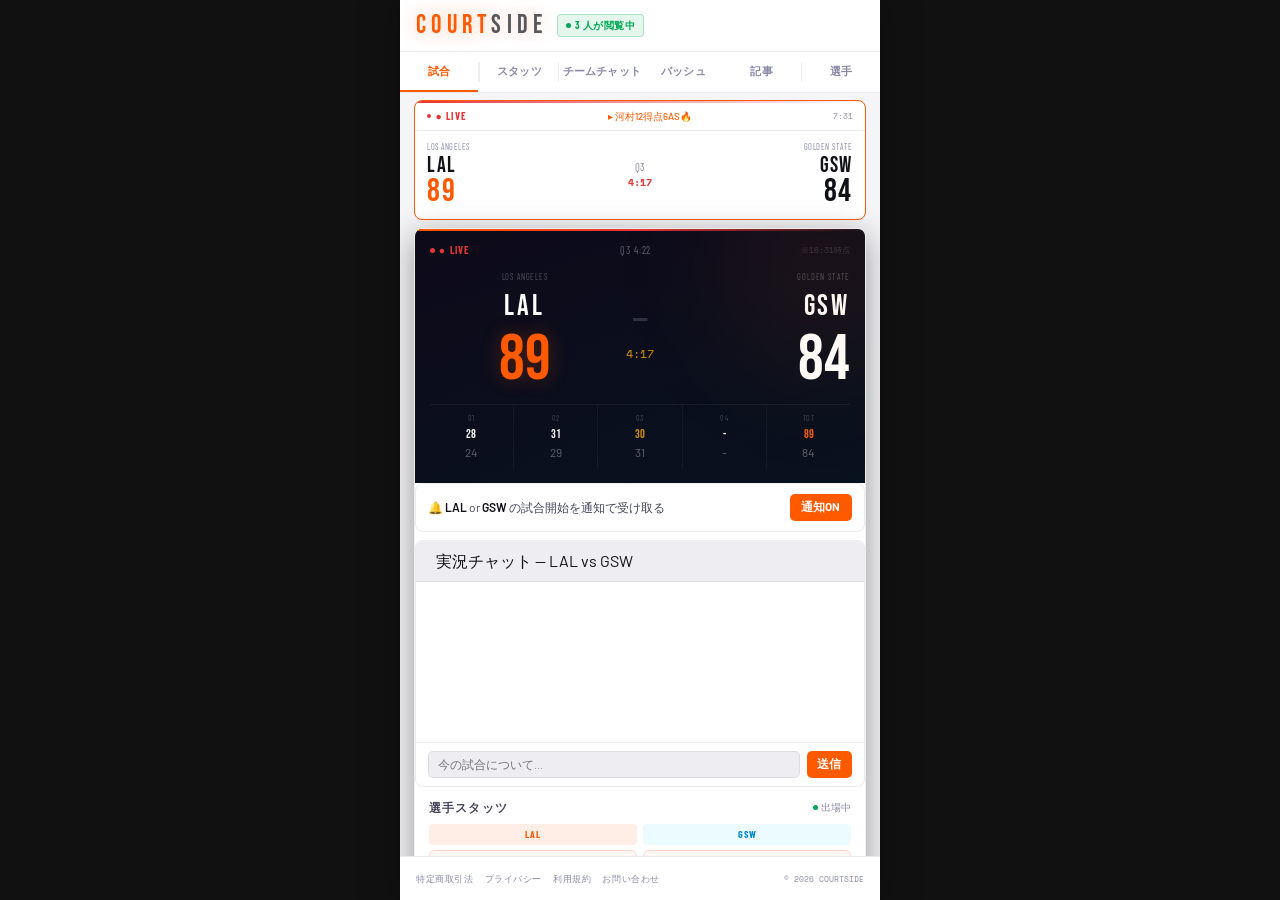
==== index.html @ d5b8a50b "remember tab on reload, fix online count 1-20" ====
<!DOCTYPE html>
<html lang="ja">
<head>
<meta charset="UTF-8">
<meta name="viewport" content="width=device-width, initial-scale=1.0, maximum-scale=1.0">
<title>NBA日本語まとめ・速報・ハイライト</title>
<meta name="description" content="NBAの試合速報・ハイライト動画・海外反応を日本語でリアルタイム配信。河村勇輝・八村塁の最新情報、スタッツ、順位表も。">
<meta name="keywords" content="NBA,NBA日本語,NBAまとめ,NBAハイライト,NBA速報,河村勇輝,八村塁,NBAプレーオフ,NBA順位表,NBAスタッツ">
<meta name="author" content="COURTSIDE">
<meta property="og:title" content="COURTSIDE - NBA日本語情報サイト">
<meta property="og:image" content="https://yasukou1202.github.io/mentality/assets/ogp.svg">
<meta property="og:image:width" content="1200">
<meta property="og:image:height" content="630">
<meta name="twitter:card" content="summary_large_image">
<meta name="twitter:image" content="https://yasukou1202.github.io/mentality/assets/ogp.svg">
<meta name="twitter:title" content="COURTSIDE - NBA日本語情報サイト">
<meta name="twitter:description" content="NBA試合情報・スタッツ・選手情報を日本語で。河村勇輝・八村塁の最新情報も。">
<meta property="og:description" content="NBAの試合速報・ハイライト動画・海外反応を日本語でリアルタイム配信。河村勇輝・八村塁の最新情報も。">
<meta property="og:type" content="website">
<meta property="og:url" content="https://reliable-kitsune-62166e.netlify.app">
<meta property="og:site_name" content="COURTSIDE">
<meta name="twitter:card" content="summary_large_image">
<meta name="twitter:title" content="NBA日本語まとめ・速報・ハイライト">
<meta name="twitter:description" content="NBAの試合速報・ハイライト動画・海外反応を日本語でリアルタイム配信。">

<!-- ===== CSS (読み込み順: base → layout → 各機能) ===== -->
<link rel="stylesheet" href="css/base.css">
<link rel="stylesheet" href="css/layout.css">
<link rel="stylesheet" href="css/schedule.css">
<link rel="stylesheet" href="css/players.css">
<link rel="stylesheet" href="css/stats.css">
<link rel="stylesheet" href="css/chat.css">
<link rel="stylesheet" href="css/news.css">
<link rel="stylesheet" href="css/responsive.css">
</head>
<body>

</head>
<body>


<nav class="top-nav">
  <div class="logo">COURT<span>SIDE</span></div>
  <div class="nav-online">
    <span class="nav-online-dot"></span>
    <span id="siteOnlineCount">-- 人が閲覧中</span>
  </div>
  <div class="nav-sp"></div>
  
</nav>


<nav class="second-nav">
  <button class="sn on" id="sn-schedule" onclick="goPage('schedule',this)">試合</button>
  <div class="sn-divider"></div>
  <!-- <button class="sn" id="sn-news"     onclick="goPage('news',this)">速報</button> -->
  <div class="sn-divider"></div>
  <button class="sn" id="sn-stats"    onclick="goPage('stats',this)">スタッツ</button>
  <div class="sn-divider"></div>
  <button class="sn" id="sn-teams"    onclick="goPage('teams',this)">チームチャット</button>
  <button class="sn" id="sn-sneakers" onclick="goPage('sneakers',this)">バッシュ</button>
  <button class="sn" id="sn-articles" onclick="goPage('articles',this)">記事</button>
  <div class="sn-divider"></div>
  <button class="sn" id="sn-players"  onclick="goPage('players',this)">選手</button>
</nav>


<div class="srch-overlay" id="srchOverlay" onclick="if(event.target===this)closeSearch()">
  <div class="srch-box">
    <div class="si-row">
      <span class="si-ico">🔍</span>
      <input class="si-inp" id="srchInp"
        placeholder="選手・チーム・ニュースを検索..."
        oninput="doSearch(this.value)"
        autocomplete="off">
      <button class="si-close" onclick="closeSearch()">✕</button>
    </div>
    <div class="srch-tags">
      <button class="stag" onclick="qs('河村勇輝')">河村勇輝</button>
      <button class="stag" onclick="qs('八村塁')">八村塁</button>
      <button class="stag" onclick="qs('LAL')">LAL</button>
      <button class="stag" onclick="qs('GSW')">GSW</button>
      <button class="stag" onclick="qs('トレード')">トレード</button>
    </div>
    <div class="srch-results" id="srchResults">
      <div class="srch-empty">
        <div style="font-size:2rem;margin-bottom:.4rem;">🏀</div>
        <div style="font-size:.78rem;color:var(--tx3);">選手・チーム名で検索</div>
      </div>
    </div>
  </div>
</div>


<div class="main" id="mainScroll">

  
  <div class="pg show" id="pg-schedule">
    <div class="pg-title">本日の試合情報 <span class="pg-badge badge-live">TODAY</span></div>
    <div class="date-bar">
      <button class="db-btn" onclick="moveDate(-1)">‹</button>
      <div class="db-center">
        <div class="db-date" id="dbDate"></div>
        <div class="db-sub"  id="dbSub"></div>
      </div>
      <button class="db-btn" onclick="moveDate(1)">›</button>
    </div>
    <div id="gameWrap"></div>
  </div>

  
  <div class="pg" id="pg-news">
    <div class="pg-title">NBA速報 <span class="pg-badge badge-live">日本語</span></div>
    <div style="display:flex;justify-content:flex-end;margin-bottom:.5rem;">
      <button onclick="rssLoaded=false;loadRSSNews()" style="background:var(--bg3);border:1px solid var(--bd);border-radius:6px;padding:.3rem .7rem;font-size:.7rem;color:var(--tx3);cursor:pointer;">🔄 更新</button>
    </div>
    <div id="rssFeed" class="rss-feed-wrap">
      <div class="rss-loading">最新ニュースを取得中...</div>
    </div>
  </div>

  
  <div class="pg" id="pg-stats">
    <div class="pg-title">スタッツ/順位 <span class="pg-badge badge-season">2025-26</span></div>

    
    <div class="conf-row" style="margin-bottom:.65rem;">
      
      
    </div>

    <div class="pg-title" style="font-size:.95rem;margin-bottom:.45rem;">スタッツ</div>

    
    <div style="display:flex;gap:.4rem;margin-bottom:.5rem;">
      
    </div>

    <div class="stat-cats" id="statCats"></div>
    <div id="statsLoading" style="display:none;">📊 データ取得中...</div>
    <div class="leader-list" id="leaderList"></div>

    
    <div style="margin-top:1.2rem;">
      <div class="pg-title" style="font-size:.95rem;">順位表</div>
      <div class="conf-row">
        <button class="conf-btn on" onclick="showConf(this,'east')">イースト</button>
        <button class="conf-btn"    onclick="showConf(this,'west')">ウェスト</button>
      </div>
      <div id="standingsWrap"></div>
    </div>
  </div>

  
  <div id="playerModal"
    style="display:none;position:fixed;top:0;left:0;right:0;bottom:0;z-index:300;background:var(--bg);overflow-y:auto;-webkit-overflow-scrolling:touch;"
    onclick="if(event.target===this)closePlayerModal()">
    <div style="width:100%;height:100%;display:flex;flex-direction:column;">
      <div id="playerModalInner"
        style="background:var(--bg);width:100%;height:100%;display:flex;flex-direction:column;overflow:hidden;">
      </div>
    </div>
  </div>

  
  <div class="pg" id="pg-teams">
    <div class="pg-title">チームチャット <span class="pg-badge badge-season">30チーム</span></div>
    <div class="conf-row">
      <button class="conf-btn on" onclick="filterConf(this,'east')">イースト</button>
      <button class="conf-btn"    onclick="filterConf(this,'west')">ウェスト</button>
      <button class="conf-btn"    onclick="filterConf(this,'all')">全30</button>
    </div>
    <div id="teamList"></div>
  </div>

  
  <div class="pg" id="pg-players">
    <div class="pg-title">チーム/選手一覧</div>

    <div style="position:relative;margin-bottom:.6rem;">
      <span style="position:absolute;left:.6rem;top:50%;transform:translateY(-50%);color:var(--tx3);">🔍</span>
      <input id="playerSearchInput" type="text"
        placeholder="選手名を検索（例：LeBron, カリー）"
        class="player-search-input"
        oninput="filterPlayers(this.value)">
    </div>

    <div style="overflow-x:auto;-webkit-overflow-scrolling:touch;scrollbar-width:none;margin-bottom:.65rem;">
      <div id="playerFilter" style="display:inline-flex;gap:.35rem;padding:.1rem .05rem;"></div>
    </div>

    <div id="playerGrid" style="display:flex;flex-direction:column;gap:.45rem;"></div>

    
    <div id="playerDetailModal"
      style="display:none;position:fixed;inset:0;z-index:200;background:var(--bg);overflow-y:auto;overflow-x:hidden;">
      <div style="max-width:480px;margin:0 auto;overflow-x:hidden;">
        <div id="playerDetailContent"></div>
      </div>
    </div>
  </div>

  <!-- バッシュページ -->
  <div class="pg" id="pg-sneakers">
    <div class="pg-title">バッシュ</div>
    <div style="display:grid;grid-template-columns:1fr 1fr;gap:.5rem;margin-bottom:.8rem;">
      <select id="snkFilterBrand" onchange="filterSneakersDropdown()" style="padding:.5rem;border-radius:8px;border:1px solid var(--bd);background:var(--bg3);color:var(--tx);font-size:.8rem;">
        <option value="all">ブランド：すべて</option>
        <option value="nike">Nike</option>
        <option value="jordan">Jordan</option>
        <option value="adidas">Adidas</option>
        <option value="underarmour">Under Armour</option>
        <option value="puma">Puma</option>
        <option value="newbalance">New Balance</option>
        <option value="anta">Anta</option>
        <option value="lining">Li-Ning</option>
        <option value="other">その他</option>
      </select>
      <select id="snkFilterPlayer" onchange="filterSneakersDropdown()" style="padding:.5rem;border-radius:8px;border:1px solid var(--bd);background:var(--bg3);color:var(--tx);font-size:.8rem;">
        <option value="all">選手：すべて</option>
        <option value="河村勇輝">河村勇輝</option>
        <option value="八村塁">八村塁</option>
        <option value="レブロン">レブロン</option>
        <option value="カリー">カリー</option>
        <option value="コービー">コービー</option>
        <option value="ジョーダン">ジョーダン</option>
        <option value="デュラント">デュラント</option>
        <option value="ヤニス">ヤニス</option>
        <option value="other">その他</option>
      </select>
    </div>
    <div id="sneakersWrap"></div>
  </div>

  <!-- 記事ページ -->
  <div class="pg" id="pg-articles">
    <div class="pg-title">記事</div>
    <div id="articlesWrap"></div>
  </div>

  <!-- バッシュ投稿モーダル -->
  <div id="snkModal" style="display:none;position:fixed;top:0;left:0;right:0;bottom:0;z-index:500;background:var(--bg);overflow-y:auto;">
    <div style="padding:.6rem 1rem;border-bottom:1px solid var(--bd);display:flex;align-items:center;gap:.5rem;position:sticky;top:0;background:var(--bg);z-index:1;">
      <button onclick="closeSnkModal();document.getElementById('adminSelectModal').style.display='block';" style="background:var(--bg3);border:none;color:var(--tx);padding:.3rem .7rem;border-radius:8px;font-size:.75rem;cursor:pointer;">← 戻る</button>
      <span style="font-size:.85rem;font-weight:700;color:var(--tx);">バッシュ管理</span>
    </div>
    <div style="padding:1rem;">
      <div style="margin-bottom:1rem;">
        <div style="font-size:.75rem;font-weight:700;color:var(--tx2);margin-bottom:.5rem;">投稿済みバッシュ</div>
        <div id="adminSneakerList" style="max-height:250px;overflow-y:auto;"></div>
      </div>
      <div style="border-top:1px solid var(--bd);padding-top:1rem;margin-bottom:.5rem;">
        <div style="font-size:.75rem;font-weight:700;color:var(--tx2);margin-bottom:.5rem;">新規投稿</div>
      </div>
      <div style="margin-bottom:.6rem;"><input id="snkName" type="text" placeholder="商品名（必須）" style="width:100%;padding:.5rem;border-radius:8px;border:1px solid var(--bd);background:var(--bg3);color:var(--tx);font-size:.8rem;box-sizing:border-box;"></div>
      <div style="margin-bottom:.6rem;">
        <select id="snkBrand" style="width:100%;padding:.5rem;border-radius:8px;border:1px solid var(--bd);background:var(--bg3);color:var(--tx);font-size:.8rem;">
          <option value="nike">Nike</option>
          <option value="jordan">Jordan</option>
          <option value="adidas">Adidas</option>
          <option value="underarmour">Under Armour</option>
          <option value="puma">Puma</option>
          <option value="newbalance">New Balance</option>
          <option value="anta">Anta</option>
          <option value="lining">Li-Ning</option>
        </select>
      </div>
      <div style="margin-bottom:.6rem;"><input id="snkPlayer" type="text" placeholder="選手名（任意）" style="width:100%;padding:.5rem;border-radius:8px;border:1px solid var(--bd);background:var(--bg3);color:var(--tx);font-size:.8rem;box-sizing:border-box;"></div>
      <div style="margin-bottom:.6rem;"><input id="snkImg" type="text" placeholder="画像URL" style="width:100%;padding:.5rem;border-radius:8px;border:1px solid var(--bd);background:var(--bg3);color:var(--tx);font-size:.8rem;box-sizing:border-box;"></div>
      <div style="margin-bottom:.6rem;"><input id="snkPrice" type="text" placeholder="価格（例：¥22,000）" style="width:100%;padding:.5rem;border-radius:8px;border:1px solid var(--bd);background:var(--bg3);color:var(--tx);font-size:.8rem;box-sizing:border-box;"></div>
      <div style="margin-bottom:.6rem;"><input id="snkUrl" type="text" placeholder="購入リンクURL" style="width:100%;padding:.5rem;border-radius:8px;border:1px solid var(--bd);background:var(--bg3);color:var(--tx);font-size:.8rem;box-sizing:border-box;"></div>
      <div style="margin-bottom:.6rem;"><textarea id="snkDesc" placeholder="説明・コメント" rows="4" style="width:100%;padding:.5rem;border-radius:8px;border:1px solid var(--bd);background:var(--bg3);color:var(--tx);font-size:.8rem;box-sizing:border-box;resize:vertical;"></textarea></div>
      <div style="margin-bottom:.6rem;"><input id="snkScore" type="number" min="1" max="100" placeholder="評価スコア（1〜100）" style="width:100%;padding:.5rem;border-radius:8px;border:1px solid var(--bd);background:var(--bg3);color:var(--tx);font-size:.8rem;box-sizing:border-box;"></div>
      <div style="margin-bottom:.8rem;display:flex;align-items:center;gap:.5rem;"><input type="checkbox" id="snkIsNew"><label for="snkIsNew" style="font-size:.8rem;color:var(--tx);">新作フラグを付ける</label></div>
      <button id="snkSubmitBtn" onclick="submitSneaker()" style="width:100%;padding:.7rem;background:var(--or);border:none;color:#fff;border-radius:10px;font-size:.85rem;font-weight:700;cursor:pointer;">投稿する</button>
    </div>
  </div>

  <!-- 記事詳細モーダル -->
  <div id="articleModal" style="display:none;position:fixed;top:0;left:0;right:0;bottom:0;z-index:400;background:var(--bg);overflow-y:auto;">
    <div style="padding:.6rem 1rem;border-bottom:1px solid var(--bd);display:flex;align-items:center;gap:.5rem;position:sticky;top:0;background:var(--bg);z-index:1;">
      <button onclick="closeArticleModal()" style="background:var(--bg3);border:none;color:var(--tx);padding:.3rem .7rem;border-radius:8px;font-size:.75rem;cursor:pointer;">← 戻る</button>
    </div>
    <div id="articleModalBody"></div>
  </div>

  <!-- ユーザー管理モーダル -->
  <div id="userModal" style="display:none;position:fixed;top:0;left:0;right:0;bottom:0;z-index:500;background:var(--bg);overflow-y:auto;">
    <div style="padding:.6rem 1rem;border-bottom:1px solid var(--bd);display:flex;align-items:center;gap:.5rem;position:sticky;top:0;background:var(--bg);z-index:1;">
      <button onclick="closeUserModal();document.getElementById('adminSelectModal').style.display='block';" style="background:var(--bg3);border:none;color:var(--tx);padding:.3rem .7rem;border-radius:8px;font-size:.75rem;cursor:pointer;">← 戻る</button>
      <span style="font-size:.85rem;font-weight:700;color:var(--tx);">ユーザー管理</span>
    </div>
    <div style="padding:1rem;">
      <div id="userStats" style="display:grid;grid-template-columns:1fr 1fr;gap:.5rem;margin-bottom:1rem;"></div>
      <div style="font-size:.75rem;font-weight:700;color:var(--tx2);margin-bottom:.5rem;">ユーザー一覧</div>
      <div id="userList" style="max-height:500px;overflow-y:auto;"></div>
    </div>
  </div>

  <!-- 管理者選択モーダル -->
  <div id="adminSelectModal" style="display:none;position:fixed;top:0;left:0;right:0;bottom:0;z-index:600;background:rgba(0,0,0,.6);display:none;align-items:center;justify-content:center;">
    <div style="background:var(--bg);border-radius:14px;padding:1.5rem;width:80%;max-width:300px;margin:auto;margin-top:30%;">
      <div style="font-size:.9rem;font-weight:700;color:var(--tx);margin-bottom:1rem;text-align:center;">管理メニュー</div>
      <button onclick="document.getElementById('adminSelectModal').style.display='none';document.getElementById('adminModal').style.display='block';loadAdminArticles();" style="width:100%;padding:.8rem;background:var(--or);border:none;color:#fff;border-radius:10px;font-size:.85rem;font-weight:700;cursor:pointer;margin-bottom:.6rem;">📝 記事管理</button>
      <button onclick="document.getElementById('adminSelectModal').style.display='none';openAdManager(true);" style="width:100%;padding:.8rem;background:var(--bg3);border:1px solid var(--bd);color:var(--tx);border-radius:10px;font-size:.85rem;font-weight:700;cursor:pointer;margin-bottom:.6rem;">📢 広告管理</button>
      <button onclick="document.getElementById('adminSelectModal').style.display='none';openSnkModal();loadAdminSneakers();" style="width:100%;padding:.8rem;background:var(--bg3);border:1px solid var(--bd);color:var(--tx);border-radius:10px;font-size:.85rem;font-weight:700;cursor:pointer;margin-bottom:.6rem;">👟 バッシュ投稿</button>
      <button onclick="document.getElementById('adminSelectModal').style.display='none';openUserModal();" style="width:100%;padding:.8rem;background:var(--bg3);border:1px solid var(--bd);color:var(--tx);border-radius:10px;font-size:.85rem;font-weight:700;cursor:pointer;margin-bottom:.6rem;">👥 ユーザー管理</button>
      <button onclick="document.getElementById('adminSelectModal').style.display='none';" style="width:100%;padding:.6rem;background:none;border:none;color:var(--tx3);font-size:.8rem;cursor:pointer;">キャンセル</button>
    </div>
  </div>

  <!-- 広告管理モーダル -->
  <div id="adManagerModal" style="display:none;position:fixed;top:0;left:0;right:0;bottom:0;z-index:500;background:var(--bg);overflow-y:auto;">
    <div style="padding:.6rem 1rem;border-bottom:1px solid var(--bd);display:flex;align-items:center;gap:.5rem;position:sticky;top:0;background:var(--bg);z-index:1;">
      <button onclick="closeAdManager();document.getElementById('adminSelectModal').style.display='block';" style="background:var(--bg3);border:none;color:var(--tx);padding:.3rem .7rem;border-radius:8px;font-size:.75rem;cursor:pointer;">← 戻る</button>
      <span style="font-size:.85rem;font-weight:700;color:var(--tx);">広告管理</span>
    </div>
    <div style="padding:1rem;">
      <div style="margin-bottom:1rem;">
        <div style="font-size:.75rem;font-weight:700;color:var(--tx2);margin-bottom:.5rem;">登録済み広告</div>
        <div id="adManagerList"></div>
      </div>
      <div style="border-top:1px solid var(--bd);padding-top:1rem;">
        <div style="font-size:.75rem;font-weight:700;color:var(--tx2);margin-bottom:.5rem;">新規追加</div>
        <div style="margin-bottom:.6rem;"><input id="adTitle" type="text" placeholder="タイトル（必須）" style="width:100%;padding:.5rem;border-radius:8px;border:1px solid var(--bd);background:var(--bg3);color:var(--tx);font-size:.8rem;box-sizing:border-box;"></div>
        <div style="margin-bottom:.6rem;"><input id="adDesc" type="text" placeholder="説明文" style="width:100%;padding:.5rem;border-radius:8px;border:1px solid var(--bd);background:var(--bg3);color:var(--tx);font-size:.8rem;box-sizing:border-box;"></div>
        <div style="display:grid;grid-template-columns:1fr 1fr;gap:.5rem;margin-bottom:.6rem;">
          <input id="adTag" type="text" placeholder="タグ（例：バッシュ）" style="padding:.5rem;border-radius:8px;border:1px solid var(--bd);background:var(--bg3);color:var(--tx);font-size:.8rem;box-sizing:border-box;">
          <input id="adPrice" type="text" placeholder="価格（例：¥22,000）" style="padding:.5rem;border-radius:8px;border:1px solid var(--bd);background:var(--bg3);color:var(--tx);font-size:.8rem;box-sizing:border-box;">
        </div>
        <div style="display:grid;grid-template-columns:1fr 1fr;gap:.5rem;margin-bottom:.6rem;">
          <input id="adIcon" type="text" placeholder="アイコン絵文字（例：👟）" style="padding:.5rem;border-radius:8px;border:1px solid var(--bd);background:var(--bg3);color:var(--tx);font-size:.8rem;box-sizing:border-box;">
          <input id="adColor" type="color" value="#FF5A00" style="padding:.3rem;border-radius:8px;border:1px solid var(--bd);background:var(--bg3);height:36px;box-sizing:border-box;">
        </div>
        <div style="margin-bottom:.8rem;"><input id="adUrl" type="text" placeholder="リンクURL（必須）" style="width:100%;padding:.5rem;border-radius:8px;border:1px solid var(--bd);background:var(--bg3);color:var(--tx);font-size:.8rem;box-sizing:border-box;"></div>
        <div style="margin-bottom:.8rem;">
          <div style="font-size:.7rem;color:var(--tx3);margin-bottom:.3rem;">表示場所</div>
          <div style="display:flex;gap:.5rem;flex-wrap:wrap;">
            <label style="display:flex;align-items:center;gap:.3rem;font-size:.75rem;color:var(--tx);"><input type="checkbox" id="adPlaceSchedule" checked> 試合情報</label>
            <label style="display:flex;align-items:center;gap:.3rem;font-size:.75rem;color:var(--tx);"><input type="checkbox" id="adPlaceNews"> 速報</label>
            <label style="display:flex;align-items:center;gap:.3rem;font-size:.75rem;color:var(--tx);"><input type="checkbox" id="adPlaceArticles"> 記事</label>
            <label style="display:flex;align-items:center;gap:.3rem;font-size:.75rem;color:var(--tx);"><input type="checkbox" id="adPlacePlayers"> 選手一覧</label>
          </div>
        </div>
        <button id="adSubmitBtn" onclick="submitAd()" style="width:100%;padding:.7rem;background:var(--or);border:none;color:#fff;border-radius:10px;font-size:.85rem;font-weight:700;cursor:pointer;">追加する</button>
      </div>
    </div>
  </div>

  <!-- 管理者モーダル -->
  <div id="adminModal" style="display:none;position:fixed;top:0;left:0;right:0;bottom:0;z-index:500;background:var(--bg);overflow-y:auto;">
    <div style="padding:.6rem 1rem;border-bottom:1px solid var(--bd);display:flex;align-items:center;gap:.5rem;position:sticky;top:0;background:var(--bg);z-index:1;">
      <button onclick="closeAdminModal();document.getElementById('adminSelectModal').style.display='block';" style="background:var(--bg3);border:none;color:var(--tx);padding:.3rem .7rem;border-radius:8px;font-size:.75rem;cursor:pointer;">← 戻る</button>
      <span style="font-size:.85rem;font-weight:700;color:var(--tx);">記事管理</span>
    </div>
    <div style="padding:1rem;">
      <div style="margin-bottom:1rem;">
        <div style="font-size:.75rem;font-weight:700;color:var(--tx2);margin-bottom:.5rem;">投稿済み記事</div>
        <div id="adminArticleList" style="max-height:250px;overflow-y:auto;"></div>
      </div>
      <div style="border-top:1px solid var(--bd);padding-top:1rem;margin-bottom:.5rem;">
        <div style="font-size:.75rem;font-weight:700;color:var(--tx2);margin-bottom:.5rem;">新規投稿</div>
      </div>
      <div style="margin-bottom:.8rem;">
        <div style="font-size:.7rem;color:var(--tx3);margin-bottom:.3rem;">カテゴリ</div>
        <select id="adminCategory" style="width:100%;padding:.5rem;border-radius:8px;border:1px solid var(--bd);background:var(--bg3);color:var(--tx);font-size:.8rem;">
          <option>NBA</option><option>Bリーグ</option><option>河村勇輝</option><option>八村塁</option><option>スキルコーチ</option><option>面白動画</option>
        </select>
      </div>
      <div style="margin-bottom:.8rem;">
        <div style="font-size:.7rem;color:var(--tx3);margin-bottom:.3rem;">タイトル</div>
        <input id="adminTitle" type="text" placeholder="記事タイトル" style="width:100%;padding:.5rem;border-radius:8px;border:1px solid var(--bd);background:var(--bg3);color:var(--tx);font-size:.8rem;box-sizing:border-box;">
      </div>
      <div style="margin-bottom:.8rem;">
        <div style="font-size:.7rem;color:var(--tx3);margin-bottom:.3rem;">サムネイル画像URL（任意）</div>
        <input id="adminImg" type="text" placeholder="https://..." style="width:100%;padding:.5rem;border-radius:8px;border:1px solid var(--bd);background:var(--bg3);color:var(--tx);font-size:.8rem;box-sizing:border-box;">
      </div>
      <div style="margin-bottom:.5rem;">
        <div style="font-size:.7rem;color:var(--tx3);margin-bottom:.3rem;">本文エディタ</div>
        <div style="display:flex;gap:.3rem;flex-wrap:wrap;margin-bottom:.4rem;">
          <button onclick="insertToBody('image')" style="background:var(--bg3);border:1px solid var(--bd);color:var(--tx);padding:.3rem .6rem;border-radius:6px;font-size:.7rem;cursor:pointer;">🖼 画像</button>
          <button onclick="insertToBody('youtube')" style="background:var(--bg3);border:1px solid var(--bd);color:var(--tx);padding:.3rem .6rem;border-radius:6px;font-size:.7rem;cursor:pointer;">▶️ YouTube</button>
          <button onclick="insertToBody('tiktok')" style="background:var(--bg3);border:1px solid var(--bd);color:var(--tx);padding:.3rem .6rem;border-radius:6px;font-size:.7rem;cursor:pointer;">🎵 TikTok</button>
          <button onclick="insertToBody('instagram')" style="background:var(--bg3);border:1px solid var(--bd);color:var(--tx);padding:.3rem .6rem;border-radius:6px;font-size:.7rem;cursor:pointer;">📸 Insta</button>
          <button onclick="insertToBody('twitter')" style="background:var(--bg3);border:1px solid var(--bd);color:var(--tx);padding:.3rem .6rem;border-radius:6px;font-size:.7rem;cursor:pointer;">🐦 X</button>
        </div>
        <textarea id="adminBody" placeholder="本文を入力...URLを直接貼り付けもOK" rows="12" style="width:100%;padding:.5rem;border-radius:8px;border:1px solid var(--bd);background:var(--bg3);color:var(--tx);font-size:.8rem;box-sizing:border-box;resize:vertical;" oninput="updatePreview()"></textarea>
      </div>
      <div style="margin-bottom:1rem;">
        <div style="font-size:.7rem;color:var(--tx3);margin-bottom:.3rem;">プレビュー</div>
        <div id="adminPreview" style="background:var(--card);border:1px solid var(--bd);border-radius:8px;padding:.8rem;min-height:60px;font-size:.78rem;color:var(--tx2);line-height:1.8;"></div>
      </div>
      <button id="adminSubmitBtn" onclick="submitArticle()" style="width:100%;padding:.7rem;background:var(--or);border:none;color:#fff;border-radius:10px;font-size:.85rem;font-weight:700;cursor:pointer;">投稿する</button>
    </div>
  </div>

</div>


<footer class="footer">
  <div class="foot-links">
    <span class="foot-link" onclick="openLegal('tokusho')">特定商取引法</span>
    <span class="foot-link" onclick="openLegal('privacy')">プライバシー</span>
    <span class="foot-link" onclick="openLegal('terms')">利用規約</span>
    <span class="foot-link" onclick="openLegal('contact')">お問い合わせ</span>
  </div>
  <span class="foot-copy">© 2026 COURTSIDE</span>
</footer>


<div id="legalModal" style="display:none;position:fixed;inset:0;z-index:500;background:var(--bg);overflow-y:auto;">
  <div style="max-width:480px;margin:0 auto;padding:1rem;">
    
    <div style="display:flex;align-items:center;gap:.6rem;margin-bottom:1.2rem;padding-bottom:.75rem;border-bottom:1px solid var(--bd);">
      <button onclick="closeLegal()" style="width:32px;height:32px;border-radius:6px;background:var(--bg3);border:1px solid var(--bd);cursor:pointer;font-size:.85rem;color:var(--tx2);">←</button>
      <div id="legalTitle" style="font-family:'Bebas Neue',sans-serif;font-size:1.2rem;letter-spacing:.1em;color:var(--tx);"></div>
    </div>
    <div id="legalContent" style="font-size:.8rem;color:var(--tx2);line-height:1.9;"></div>
  </div>
</div>




<!-- ===== JS (読み込み順: data → utils → app → 各機能) ===== -->
<!-- data.js  : 定数・API設定・固定データ。他の全ファイルが参照する -->
<script src="js/data.js"></script>
<!-- utils.js : 共通ユーティリティ関数。data.jsの後に読む -->
<script src="js/utils.js"></script>
<!-- app.js   : ページ切り替え・オンライン人数・初期化 -->
<script src="js/app.js"></script>
<!-- 各機能JS : app.jsの後に読む -->
<script src="js/schedule.js"></script>
<script src="js/stats.js"></script>
<script src="js/news.js"></script>
<script src="js/chat.js"></script>
<script src="js/articles.js"></script>
<script src="js/sneakers.js"></script>
<script src="js/players.js"></script>
<script src="js/search.js"></script>
<script>
// タブ復元
(function(){
  const hash = location.hash.replace('#','');
  const validTabs = ['schedule','stats','teams','sneakers','articles','players'];
  if (hash && validTabs.includes(hash)) {
    const btn = document.getElementById('sn-' + hash);
    if (btn) goPage(hash, btn);
  }
})();
</script>
</body>
</html>
---- css/base.css ----
/* base.css — CSS変数・リセット・フォント・アニメーション・共通スタイル */

/* ============================================================
   base.css — CSS変数・リセット・フォント・アニメーション
   全ページ共通。ここだけ変えれば色・フォントが全体に反映される
   ============================================================ */

/* ---------- Google Fonts ---------- */
@import url('https://fonts.googleapis.com/css2?family=Bebas+Neue&family=Barlow+Condensed:wght@400;600;700;800&family=Barlow:wght@400;500;600&family=Space+Mono:wght@400;700&display=swap');

/* ---------- カラー変数 ---------- */
:root {
  /* 背景 */
  --bg  : #F5F5F8;
  --bg2 : #FFFFFF;
  --bg3 : #EDEDF2;

  /* カード */
  --card  : #FFFFFF;
  --card2 : #F5F5F8;

  /* アクセントカラー */
  --or  : #FF5A00;   /* オレンジ（メインアクセント） */
  --or2 : #FF7A30;   /* オレンジ薄め */
  --rd  : #E53535;   /* 赤（LIVE・エラー） */
  --gr  : #00A855;   /* 緑（成功・オンライン） */
  --cy  : #0088CC;   /* 青（アウェイチーム） */
  --go  : #D4900A;   /* 金（ランキング1位） */

  /* テキスト */
  --tx  : #111118;   /* メインテキスト */
  --tx2 : #44445A;   /* サブテキスト */
  --tx3 : #8A8AA8;   /* プレースホルダー・ラベル */

  /* ボーダー */
  --bd  : rgba(0, 0, 0, 0.07);
  --bd2 : rgba(255, 90, 0, 0.25);

  /* 角丸 */
  --r-sm : 4px;
  --r-md : 8px;
  --r-lg : 12px;

  /* シャドウ */
  --shadow-sm : 0 2px 8px rgba(0,0,0,.06);
  --shadow-md : 0 8px 32px rgba(0,0,0,.12);
  --shadow-lg : 0 16px 48px rgba(0,0,0,.20);
}

/* ---------- リセット ---------- */
*, *::before, *::after {
  margin: 0;
  padding: 0;
  box-sizing: border-box;
  -webkit-tap-highlight-color: transparent;
}

html, body {
  height: 100%;
  overscroll-behavior: none;
}

html {
  background: #111;
}

body {
  background: var(--bg);
  color: var(--tx);
  font-family: 'Barlow', sans-serif;
  font-size: 16px;
  line-height: 1.5;
  max-width: 480px;
  width: 100%;
  margin: 0 auto;
  overflow: hidden;
  display: flex;
  flex-direction: column;
  height: 100%;
  box-shadow: 0 0 40px rgba(0,0,0,.3);
}

button {
  font-family: inherit;
  cursor: pointer;
  border: none;
  background: none;
}

input, textarea {
  font-family: inherit;
}

img {
  display: block;
  max-width: 100%;
}

a {
  color: inherit;
  text-decoration: none;
}

/* ---------- フォントユーティリティ ---------- */
.font-bebas  { font-family: 'Bebas Neue', sans-serif; }
.font-bc     { font-family: 'Barlow Condensed', sans-serif; }
.font-mono   { font-family: 'Space Mono', monospace; }

/* ---------- アニメーション ---------- */
@keyframes bl {
  0%, 100% { opacity: 1; }
  50%       { opacity: .1; }
}

@keyframes pulse {
  0%, 100% { opacity: 1; transform: scale(1); }
  50%       { opacity: .3; transform: scale(1.5); }
}

@keyframes fadeUp {
  from { opacity: 0; transform: translateY(10px); }
  to   { opacity: 1; transform: translateY(0); }
}

@keyframes popIn {
  from { opacity: 0; transform: scale(.95); }
  to   { opacity: 1; transform: scale(1); }
}

@keyframes slideIn {
  from { opacity: 0; transform: translateX(-8px); }
  to   { opacity: 1; transform: translateX(0); }
}

@keyframes shimmer {
  0%   { background-position:  200% 0; }
  100% { background-position: -200% 0; }
}

/* ---------- 共通バッジ ---------- */
.badge {
  display: inline-flex;
  align-items: center;
  font-family: 'Barlow Condensed', sans-serif;
  font-size: .6rem;
  font-weight: 700;
  letter-spacing: .08em;
  text-transform: uppercase;
  padding: .1rem .4rem;
  border-radius: var(--r-sm);
}

.badge-live    { background: var(--rd);  color: #fff; }
.badge-season  { background: var(--or);  color: #fff; }
.badge-playin  { background: #D4900A;    color: #fff; }
.badge-playoff { background: #6B3AED;    color: #fff; }
.badge-po      { background: rgba(0,212,106,.12); color: var(--gr); }
.badge-pi     { background: rgba(255,184,0,.12); color: var(--go); }

/* ---------- ページタイトル ---------- */
.pg-title {
  font-family: 'Barlow Condensed', sans-serif;
  font-size: 1.15rem;
  font-weight: 700;
  letter-spacing: .1em;
  text-transform: uppercase;
  color: var(--tx2);
  margin-bottom: .75rem;
  display: flex;
  align-items: center;
  gap: .4rem;
}

/* ---------- コンフボタン（イースト/ウェスト切り替え） ---------- */
.conf-row {
  display: flex;
  gap: .35rem;
  margin-bottom: .65rem;
}

.conf-btn {
  flex: 1;
  padding: .35rem;
  border-radius: var(--r-md);
  font-family: 'Barlow Condensed', sans-serif;
  font-size: .72rem;
  font-weight: 700;
  letter-spacing: .08em;
  text-transform: uppercase;
  border: 1px solid var(--bd);
  background: transparent;
  color: var(--tx3);
  cursor: pointer;
  text-align: center;
  transition: all .15s;
}

.conf-btn.on {
  background: var(--or);
  color: #fff;
  border-color: transparent;
}

/* ---------- mark（検索ハイライト） ---------- */
mark {
  background: rgba(255,90,0,.25);
  color: var(--or);
  border-radius: 2px;
  padding: 0 1px;
  font-weight: 700;
}

/* ---------- スクロールバー ---------- */
::-webkit-scrollbar        { width: 2px; height: 2px; }
::-webkit-scrollbar-thumb  { background: rgba(255,90,0,.3); border-radius: 1px; }
::-webkit-scrollbar-track  { background: transparent; }
---- css/layout.css ----
/* layout.css — TOP ナビ・タブナビ・メインスクロール・フッター・ページ共通 */

/* ============================================================
   layout.css — ナビ・タブ・全体レイアウト・試合カード
   ここを触っても他の機能には影響しない
   ============================================================ */

/* ===== TOP ナビ ===== */
.top-nav {
  flex-shrink: 0;
  height: 52px;
  background: rgba(255,255,255,.97);
  backdrop-filter: blur(20px);
  border-bottom: 1px solid var(--bd);
  display: flex;
  align-items: center;
  padding: 0 1rem;
  gap: .6rem;
}

.logo {
  font-family: 'Bebas Neue', sans-serif;
  font-size: 1.65rem;
  letter-spacing: .2em;
  color: var(--or);
  text-shadow: 0 0 20px rgba(255,90,0,.4);
  flex-shrink: 0;
}
.logo span { color: var(--tx); opacity: .7; }

.nav-sp { flex: 1; }

/* オンライン人数 */
.nav-online {
  display: flex;
  align-items: center;
  gap: .25rem;
  background: rgba(0,168,85,.1);
  border: 1px solid rgba(0,168,85,.25);
  padding: .18rem .5rem;
  border-radius: 4px;
  font-family: 'Barlow Condensed', sans-serif;
  font-size: .65rem;
  font-weight: 700;
  color: #00A855;
  letter-spacing: .04em;
}
.nav-online-dot {
  width: 5px;
  height: 5px;
  border-radius: 50%;
  background: #00A855;
  display: inline-block;
  animation: pulse 1.5s infinite;
  flex-shrink: 0;
}

/* 検索ボタン */
.nav-search {
  width: 34px;
  height: 34px;
  border-radius: 6px;
  background: var(--card);
  border: 1px solid var(--bd);
  display: flex;
  align-items: center;
  justify-content: center;
  font-size: .95rem;
  cursor: pointer;
  color: var(--tx2);
}

/* ===== タブ ナビ ===== */
.second-nav {
  flex-shrink: 0;
  background: #FFFFFF;
  border-bottom: 1px solid var(--bd);
  display: flex;
  overflow-x: auto;
  scrollbar-width: none;
  width: 100%;
}
.second-nav::-webkit-scrollbar { display: none; }

.sn {
  flex: 1;
  padding: 0 .2rem;
  height: 40px;
  display: flex;
  align-items: center;
  justify-content: center;
  font-family: 'Barlow Condensed', sans-serif;
  font-size: .7rem;
  font-weight: 700;
  letter-spacing: .02em;
  text-transform: uppercase;
  color: var(--tx3);
  border: none;
  background: transparent;
  cursor: pointer;
  border-bottom: 2px solid transparent;
  white-space: nowrap;
  transition: all .15s;
}
.sn.on {
  color: var(--or);
  border-bottom-color: var(--or);
}

.sn-divider {
  width: 1px;
  background: var(--bd);
  flex-shrink: 0;
  margin: .6rem 0;
}

/* ===== メインスクロール ===== */
.main {
  flex: 1;
  overflow-y: auto;
  overflow-x: hidden;
  -webkit-overflow-scrolling: touch;
}
.main::-webkit-scrollbar       { width: 2px; }
.main::-webkit-scrollbar-thumb { background: rgba(255,90,0,.3); border-radius: 1px; }

/* ===== フッター ===== */
.footer {
  flex-shrink: 0;
  height: 44px;
  background: #FFFFFF;
  border-top: 1px solid var(--bd);
  display: flex;
  align-items: center;
  justify-content: space-between;
  padding: 0 1rem;
}
.foot-links { display: flex; gap: .7rem; }
.foot-link {
  font-size: .58rem;
  color: var(--tx3);
  cursor: pointer;
  font-family: 'Barlow Condensed', sans-serif;
  letter-spacing: .06em;
}
.foot-copy {
  font-family: 'Space Mono', monospace;
  font-size: .5rem;
  color: var(--tx3);
}

/* ===== ページ共通 ===== */
.pg { display: none; padding: .9rem; animation: fadeUp .2s ease; }
.pg.show { display: block; }

/* ===== 日付バー ===== */
.date-bar {
  display: flex;
  align-items: center;
  justify-content: space-between;
  background: var(--card);
  border: 1px solid var(--bd);
  border-radius: 8px;
  padding: .55rem .85rem;
  margin-bottom: .75rem;
}
.db-center { text-align: center; }
.db-date {
  font-family: 'Bebas Neue', sans-serif;
  font-size: 1.2rem;
  letter-spacing: .08em;
  color: var(--tx);
}
.db-sub {
  font-size: .62rem;
  color: var(--tx3);
  font-family: 'Barlow Condensed', sans-serif;
  letter-spacing: .06em;
}
.db-today {
  font-size: .58rem;
  background: var(--or);
  color: #fff;
  padding: .06rem .35rem;
  border-radius: 3px;
  margin-left: .3rem;
  font-family: 'Barlow Condensed', sans-serif;
  font-weight: 700;
  letter-spacing: .08em;
}
.db-btn {
  width: 30px;
  height: 30px;
  border-radius: 6px;
  background: var(--bg3);
  border: 1px solid var(--bd);
  display: flex;
  align-items: center;
  justify-content: center;
  font-size: .9rem;
  color: var(--tx2);
  cursor: pointer;
}
.db-btn:active { background: var(--card2); }
---- css/schedule.css ----
/* schedule.css — 試合カード・詳細パネル・スコアボード・スタッツ系ボタン */

/* ===== 試合カード ===== */
.gc {
  background: var(--card);
  border: 1px solid var(--bd);
  border-radius: 8px;
  overflow: hidden;
  cursor: pointer;
  margin-bottom: .5rem;
  transition: border-color .15s, transform .1s;
}
.gc:active      { transform: scale(.99); }
.gc.live        { border-color: rgba(255,59,59,.25); }
.gc.selected    { border-color: var(--or); }
.gc-accent      { height: 2px; }
.accent-live    { background: linear-gradient(90deg, var(--rd), transparent); }
.accent-pre     { background: linear-gradient(90deg, var(--tx3), transparent); }
.accent-fin     { background: linear-gradient(90deg, var(--gr), transparent); }

.gc-head {
  display: flex;
  align-items: center;
  justify-content: space-between;
  padding: .35rem .75rem;
  border-bottom: 1px solid var(--bd);
}
.gc-status {
  font-family: 'Barlow Condensed', sans-serif;
  font-size: .65rem;
  font-weight: 700;
  letter-spacing: .12em;
  display: flex;
  align-items: center;
  gap: .25rem;
}
.gc-status.live        { color: var(--rd); }
.gc-status.live::before {
  content: '';
  width: 4px; height: 4px;
  border-radius: 50%;
  background: var(--rd);
  animation: bl .8s infinite;
}
.gc-status.pre { color: var(--tx3); }
.gc-status.fin { color: var(--gr); }

.gc-note {
  font-size: .6rem;
  color: var(--or);
  font-family: 'Barlow', sans-serif;
  font-weight: 500;
  max-width: 170px;
  overflow: hidden;
  white-space: nowrap;
  text-overflow: ellipsis;
}
.gc-upd {
  font-family: 'Space Mono', monospace;
  font-size: .48rem;
  color: var(--tx3);
}

.gc-body { display: flex; align-items: center; padding: .65rem .75rem; }
.gc-team { flex: 1; display: flex; flex-direction: column; align-items: flex-start; }
.gc-team.r { text-align: right; align-items: flex-end; }
.gc-city {
  font-size: .52rem;
  color: var(--tx3);
  margin-bottom: .06rem;
  font-family: 'Barlow Condensed', sans-serif;
  letter-spacing: .06em;
  text-transform: uppercase;
}
.gc-logo { width: 42px; height: 42px; object-fit: contain; margin-bottom: .25rem; }
.gc-abbr {
  font-family: 'Bebas Neue', sans-serif;
  font-size: 1.35rem;
  letter-spacing: .06em;
  color: var(--tx);
  line-height: 1;
}
.gc-rec {
  font-family: 'Barlow Condensed', sans-serif;
  font-size: .56rem;
  color: var(--tx3);
  letter-spacing: .04em;
  margin-top: .1rem;
}

.gc-center { text-align: center; padding: 0 .6rem; min-width: 80px; }
.gc-vs {
  font-family: 'Bebas Neue', sans-serif;
  font-size: 1rem;
  color: var(--tx3);
  letter-spacing: .12em;
}
.gc-score {
  font-family: 'Bebas Neue', sans-serif;
  font-size: 2rem;
  letter-spacing: .04em;
  color: var(--tx);
  line-height: 1;
}
.gc-score-sep { color: var(--tx3); margin: 0 .15rem; font-size: 1.6rem; }
.gc-win { color: var(--tx); }
.gc-lose { color: var(--tx3); }
.gc-time-left {
  font-family: 'Space Mono', monospace;
  font-size: .58rem;
  color: var(--rd);
  margin-top: .15rem;
}
.gc-start {
  font-family: 'Barlow Condensed', sans-serif;
  font-size: .7rem;
  color: var(--tx3);
  letter-spacing: .08em;
}

/* ===== 試合詳細パネル ===== */
.detail-panel {
  border-top: 1px solid var(--bd);
  background: var(--bg3);
  overflow: hidden;
  max-height: 0;
  transition: max-height .3s ease;
}
.detail-panel.open { max-height: 6000px; }

/* ===== スタッツ系ボタン ===== */
.stat-type-btn {
  flex: 1;
  padding: .3rem;
  border-radius: 6px;
  font-family: 'Barlow Condensed', sans-serif;
  font-size: .72rem;
  font-weight: 700;
  letter-spacing: .06em;
  border: 1px solid var(--bd);
  background: transparent;
  color: var(--tx3);
  cursor: pointer;
}
.stat-type-btn.on {
  background: var(--or);
  color: #fff;
  border-color: transparent;
}

/* ===== 並び替えボタン（動画ページ） ===== */
.sort-btn {
  padding: .28rem .65rem;
  border-radius: 5px;
  font-family: 'Barlow Condensed', sans-serif;
  font-size: .66rem;
  font-weight: 700;
  letter-spacing: .06em;
  border: 1px solid var(--bd);
  background: transparent;
  color: var(--tx3);
  cursor: pointer;
}
.sort-btn.on {
  background: var(--or);
  color: #fff;
  border-color: transparent;
}

/* ===== メディアフィルター（記事ページ） ===== */
.media-filter-btn {
  flex-shrink: 0;
  display: flex;
  flex-direction: column;
  align-items: center;
  gap: .2rem;
  cursor: pointer;
  padding: .4rem .5rem;
  border-radius: 8px;
  border: 1px solid var(--bd);
  background: var(--card);
  min-width: 62px;
}
.media-filter-btn.active-media {
  border-color: var(--or);
  background: var(--bg3);
}
.media-icon {
  width: 34px; height: 34px;
  border-radius: 8px;
  display: flex;
  align-items: center;
  justify-content: center;
  overflow: hidden;
  font-size: 1rem;
  color: #fff;
}
.media-icon img {
  width: 20px; height: 20px;
  object-fit: contain;
}
.media-name {
  font-size: .52rem;
  font-weight: 700;
  color: var(--tx);
  text-align: center;
  line-height: 1.2;
}
.media-sub {
  font-size: .44rem;
  color: var(--tx3);
  text-align: center;
}
---- css/players.css ----
/* players.css — 選手一覧・日本人選手カード・MVP投票・勝敗投票 */

/* ===== 選手ページ 検索 ===== */
.player-search-input {
  width: 100%;
  padding: .42rem .6rem .42rem 1.8rem;
  border-radius: 6px;
  border: 1px solid var(--bd);
  background: var(--bg3);
  color: var(--tx);
  font-size: .72rem;
  outline: none;
  box-sizing: border-box;
}

/* ============================================================
   schedule.css — 試合詳細パネル・スコアボード・選手カード
   ============================================================ */

/* ===== 試合カード 追加スタイル ===== */
.gc-mid { flex: 1; text-align: center; padding: 0 .4rem; }
.gc-q   { font-family:'Barlow Condensed',sans-serif; font-size:.68rem; color:var(--tx3); letter-spacing:.08em; }
.gc-t   { font-family:'Space Mono',monospace; font-size:.65rem; color:var(--rd); font-weight:700; }
.gc-vs  { font-family:'Bebas Neue',sans-serif; font-size:1.3rem; color:var(--tx3); }
.gc-st  { font-family:'Barlow Condensed',sans-serif; font-size:.62rem; color:var(--tx3); }
.gc-end { font-family:'Barlow Condensed',sans-serif; font-size:.68rem; color:var(--gr); font-weight:700; letter-spacing:.06em; }
.gc-win { color: var(--or); }

/* ===== 詳細パネル ===== */
.detail-panel {
  background: var(--card);
  border: 1px solid var(--bd);
  border-radius: 8px;
  overflow: hidden;
  margin-bottom: .6rem;
  display: none;
  box-shadow: 0 8px 32px rgba(0,0,0,.4);
}
.detail-panel.open { display: block; animation: popIn .2s ease; }

/* ===== スコアボード ===== */
.sbd {
  background: linear-gradient(160deg,#0E0A1A,#08121E);
  padding: .9rem;
  position: relative;
  overflow: hidden;
}
.sbd::before {
  content: '';
  position: absolute; top: 0; left: 0; right: 0; height: 2px;
  background: linear-gradient(90deg,var(--or),var(--rd),transparent);
}
.sbd-glow {
  position: absolute;
  width: 200px; height: 200px;
  border-radius: 50%;
  filter: blur(60px);
  pointer-events: none;
  background: rgba(255,90,0,.08);
  top: -60px; right: -60px;
}
.sbd-head { display: flex; align-items: center; justify-content: space-between; margin-bottom: .75rem; }
.sbd-badge-live {
  display: flex; align-items: center; gap: .25rem;
  font-family:'Barlow Condensed',sans-serif; font-size:.65rem; font-weight:700;
  color: var(--rd); letter-spacing: .12em;
}
.sbd-badge-live::before { content:''; width:5px; height:5px; border-radius:50%; background:var(--rd); animation:bl .8s infinite; }
.sbd-badge-fin { font-family:'Barlow Condensed',sans-serif; font-size:.65rem; font-weight:700; color:var(--gr); letter-spacing:.12em; }
.sbd-badge-pre { font-family:'Barlow Condensed',sans-serif; font-size:.65rem; color:var(--tx3); letter-spacing:.1em; }
.sbd-q   { font-family:'Barlow Condensed',sans-serif; font-size:.65rem; color:rgba(255,255,255,.35); letter-spacing:.08em; }
.sbd-upd { font-family:'Space Mono',monospace; font-size:.48rem; color:rgba(255,255,255,.18); }

.sbd-scores { display: flex; align-items: center; justify-content: space-between; }
.sbt        { flex: 1; text-align: center; }
.sbt-city   { font-family:'Barlow Condensed',sans-serif; font-size:.52rem; color:rgba(255,255,255,.28); text-transform:uppercase; letter-spacing:.1em; margin-bottom:.12rem; }
.sbt-abbr   { font-family:'Bebas Neue',sans-serif; font-size:1.8rem; letter-spacing:.1em; color:#fff; }
.sbt-score  { font-family:'Bebas Neue',sans-serif; font-size:4rem; line-height:1; color:#fff; }
.sbt-score.ld { color:var(--or); text-shadow:0 0 20px rgba(255,90,0,.3); }
.sbd-mid    { text-align:center; padding:0 .4rem; }
.sbd-sep    { font-family:'Bebas Neue',sans-serif; font-size:1.8rem; color:rgba(255,255,255,.15); }
.sbd-clk    { font-family:'Space Mono',monospace; font-size:.72rem; color:var(--go); margin-top:.15rem; }

/* クォータースコア行 */
.q-row  { display:flex; border-top:1px solid rgba(255,255,255,.05); margin-top:.75rem; }
.qi     { flex:1; padding:.42rem .18rem; text-align:center; border-right:1px solid rgba(255,255,255,.04); }
.qi:last-child { border-right: none; }
.qi-l   { font-family:'Barlow Condensed',sans-serif; font-size:.5rem; color:rgba(255,255,255,.22); letter-spacing:.08em; margin-bottom:.12rem; }
.qi-h   { font-family:'Bebas Neue',sans-serif; font-size:.78rem; color:#fff; }
.qi-h.cur { color: var(--go); }
.qi-a   { font-size:.74rem; color:rgba(255,255,255,.35); }

/* ===== 選手スタッツエリア ===== */
.stats-area  { padding: .75rem .85rem; }
.area-label  {
  font-family:'Barlow Condensed',sans-serif;
  font-size:.72rem; font-weight:700; letter-spacing:.1em;
  text-transform: uppercase; color:var(--tx2);
  margin-bottom: .5rem;
  display: flex; align-items:center; justify-content:space-between;
}
.on-legend   { display:flex; align-items:center; gap:.22rem; font-size:.6rem; color:var(--tx3); font-weight:400; text-transform:none; letter-spacing:0; }
.on-dot      { width:5px; height:5px; border-radius:50%; background:var(--gr); display:inline-block; animation:pulse 1.5s infinite; }
.p2col       { display:grid; grid-template-columns:1fr 1fr; gap:.4rem; }

.col-hdr { font-family:'Barlow Condensed',sans-serif; font-size:.62rem; font-weight:700; letter-spacing:.1em; text-transform:uppercase; padding:.2rem .42rem; border-radius:4px; text-align:center; margin-bottom:.3rem; }
.col-h   { color:var(--or); background:rgba(255,90,0,.1); }
.col-a   { color:var(--cy); background:rgba(0,200,255,.08); }

/* 選手カード */
.pcrd         { border:1px solid var(--bd); border-radius:6px; padding:.44rem .4rem; margin-bottom:.26rem; background:var(--bg3); }
.pcrd.on-c    { border-color:rgba(0,212,106,.2); background:rgba(0,212,106,.04); }
.pcrd.hot     { border-color:rgba(255,90,0,.2); background:rgba(255,90,0,.04); }
.pcrd.bench   { opacity:.4; }
.p-top  { display:flex; align-items:center; gap:.15rem; margin-bottom:.2rem; }
.p-num  { font-family:'Bebas Neue',sans-serif; font-size:.9rem; color:var(--tx3); width:15px; flex-shrink:0; }
.p-nm   { font-size:.68rem; font-weight:600; color:var(--tx); }
.p-nm.oc{ color:var(--gr); }
.p-nm.hc{ color:var(--or); }
.p-pos  { font-family:'Barlow Condensed',sans-serif; font-size:.52rem; color:var(--tx3); letter-spacing:.06em; }
.cdot   { display:inline-block; width:5px; height:5px; border-radius:50%; background:var(--gr); margin-right:.12rem; animation:pulse 1.5s infinite; }
.pf     { font-size:.6rem; margin-left:auto; }
.p-sts  { display:grid; grid-template-columns:repeat(4,1fr); text-align:center; }
.sv     { font-family:'Space Mono',monospace; font-size:.66rem; font-weight:700; color:var(--tx); }
.sv.hi  { color:var(--or); }
.sv.pos { color:var(--gr); }
.sv.neg { color:var(--rd); }
.sl     { font-family:'Barlow Condensed',sans-serif; font-size:.46rem; color:var(--tx3); letter-spacing:.04em; }
.no-stats { text-align:center; padding:1rem; font-size:.74rem; color:var(--tx3); }

/* ===== ゲーム内チャット ===== */
.chat-area  { padding:.1rem .85rem .85rem; }
.chat-label { font-family:'Barlow Condensed',sans-serif; font-size:.72rem; font-weight:700; letter-spacing:.1em; text-transform:uppercase; color:var(--tx2); margin-bottom:.5rem; display:flex; align-items:center; gap:.45rem; }
.chat-lv    { font-size:.6rem; color:var(--tx3); font-weight:400; text-transform:none; letter-spacing:0; }
.chat-box   { background:var(--bg3); border:1px solid var(--bd); border-radius:8px; overflow:hidden; }
.chat-msgs  { padding:.65rem; height:280px; overflow-y:auto; display:flex; flex-direction:column; gap:.55rem; }
.chat-msgs::-webkit-scrollbar       { width:2px; }
.chat-msgs::-webkit-scrollbar-thumb { background:rgba(255,90,0,.3); border-radius:1px; }
.chat-inp { display:flex; align-items:center; gap:.35rem; padding:.48rem .65rem; background:var(--bg3); border-top:1px solid var(--bd); }
.ci-field { flex:1; background:rgba(255,255,255,.9); border:1px solid var(--bd); border-radius:20px; padding:.35rem .7rem; font-size:.75rem; color:var(--tx); outline:none; font-family:'Barlow',sans-serif; }
.ci-field::placeholder { color:var(--tx3); }
.ci-send  { width:27px; height:27px; border-radius:50%; background:var(--or); border:none; cursor:pointer; font-size:.72rem; display:flex; align-items:center; justify-content:center; color:#fff; flex-shrink:0; }

/* チャットメッセージ共通 */
.cm { display:flex; gap:.42rem; animation:slideIn .18s ease; }
.cm.me { flex-direction:row-reverse; }
.cav  { width:24px; height:24px; border-radius:50%; flex-shrink:0; display:flex; align-items:center; justify-content:center; font-size:.64rem; font-weight:700; font-family:'Barlow Condensed',sans-serif; }
.cao  { background:var(--or); color:#fff; }
.cat  { background:#0070CC; color:#fff; }
.cap  { background:#6B3AED; color:#fff; }
.cag  { background:#00A855; color:#fff; }
.can  { background:#CC7A00; color:#fff; }
.cam  { background:linear-gradient(135deg,var(--or),var(--rd)); color:#fff; }
.cbody { max-width:78%; }
.cm.me .cbody { align-items:flex-end; display:flex; flex-direction:column; }
.cname  { font-family:'Barlow Condensed',sans-serif; font-size:.58rem; font-weight:600; color:var(--tx3); margin-bottom:.1rem; letter-spacing:.04em; }
.cadm   { font-size:.46rem; font-weight:700; background:var(--or); padding:.02rem .24rem; border-radius:2px; color:#fff; margin-left:.12rem; }
.cbbl   { padding:.4rem .58rem; border-radius:6px; font-size:.76rem; color:var(--tx); line-height:1.5; background:#F5F5F8; border:1px solid var(--bd); }
.cm.me .cbbl { background:var(--or); color:#fff; border:none; }
.ctime  { font-family:'Space Mono',monospace; font-size:.46rem; color:var(--tx3); margin-top:.08rem; }
.sys-msg { text-align:center; padding:.3rem .5rem; font-family:'Barlow Condensed',sans-serif; font-size:.6rem; color:var(--tx3); letter-spacing:.04em; }
.qreact { display:flex; gap:.2rem; padding:.3rem .65rem; background:rgba(0,0,0,.03); border-top:1px solid var(--bd); overflow-x:auto; scrollbar-width:none; }
.qreact::-webkit-scrollbar { display:none; }
.qr     { flex-shrink:0; font-size:.95rem; cursor:pointer; padding:.1rem .22rem; border-radius:4px; transition:transform .1s; }
.qr:active { transform:scale(1.35); }
---- css/stats.css ----
/* stats.css — スタッツリーダー・順位表・選手モーダル */

/* ============================================================
   stats.css — スタッツリーダー・順位表
   ============================================================ */

.stat-cats { display:flex; gap:.3rem; overflow-x:auto; scrollbar-width:none; margin-bottom:.75rem; }
.stat-cats::-webkit-scrollbar { display:none; }
.scat {
  flex-shrink:0; padding:.3rem .8rem; border-radius:4px;
  font-family:'Barlow Condensed',sans-serif; font-size:.72rem; font-weight:700; letter-spacing:.08em;
  border:1px solid var(--bd); background:transparent; color:var(--tx3); cursor:pointer;
  text-transform:uppercase; transition:all .15s;
}
.scat.on { background:var(--or); color:#fff; border-color:transparent; }

/* リーダーリスト */
.leader-list { display:flex; flex-direction:column; gap:.42rem; }
.lc {
  background:var(--card); border:1px solid var(--bd); border-radius:8px;
  padding:.65rem .85rem; display:flex; align-items:center; gap:.65rem;
  animation:slideIn .18s ease; cursor:pointer;
}
.lc.t1 { border-left:3px solid var(--go); }
.lc.t2 { border-left:3px solid rgba(192,192,192,.5); }
.lc.t3 { border-left:3px solid rgba(205,127,50,.5); }
.lc-rank { font-family:'Bebas Neue',sans-serif; font-size:1.5rem; width:24px; text-align:center; flex-shrink:0; }
.r1 { color:var(--go); }
.r2 { color:#A0A0B8; }
.r3 { color:#8B6040; }
.lc-info { flex:1; min-width:0; }
.lc-name { font-size:.82rem; font-weight:600; color:var(--tx); margin-bottom:.1rem; }
.lc-sub  { font-family:'Barlow Condensed',sans-serif; font-size:.62rem; color:var(--tx3); letter-spacing:.06em; }
.lc-val  { text-align:right; flex-shrink:0; }
.lc-v    { font-family:'Bebas Neue',sans-serif; font-size:2rem; line-height:1; color:var(--tx); }
.lc-v.gold { color:var(--go); }
.lc-u    { font-family:'Barlow Condensed',sans-serif; font-size:.56rem; color:var(--tx3); letter-spacing:.06em; }

/* 順位表 */
.sw       { background:var(--card); border:1px solid var(--bd); border-radius:8px; overflow:hidden; }
.sw-head  { display:flex; background:rgba(0,0,0,.03); border-bottom:1px solid var(--bd); padding:.38rem .65rem; gap:.25rem; }
.sw-cn    { flex:2; font-family:'Barlow Condensed',sans-serif; font-size:.58rem; font-weight:700; color:var(--tx3); letter-spacing:.08em; text-transform:uppercase; }
.sw-c     { flex:1; font-family:'Barlow Condensed',sans-serif; font-size:.58rem; font-weight:700; color:var(--tx3); letter-spacing:.08em; text-align:center; }
.sw-row   { display:flex; padding:.44rem .65rem; border-bottom:1px solid var(--bd); align-items:center; gap:.25rem; }
.sw-row:last-child { border-bottom:none; }
.sw-row.po { border-left:2px solid rgba(0,212,106,.3); }
.sw-row.pi { border-left:2px solid rgba(255,184,0,.3); }
.sw-rk    { font-family:'Bebas Neue',sans-serif; font-size:.9rem; color:var(--tx3); width:13px; flex-shrink:0; }
.sw-tm    { flex:2; display:flex; align-items:center; gap:.32rem; }
.sw-logo  { font-size:.82rem; }
.sw-abbr  { font-size:.72rem; font-weight:600; color:var(--tx); }
.sw-badge { font-family:'Barlow Condensed',sans-serif; font-size:.5rem; font-weight:700; padding:.07rem .26rem; border-radius:3px; letter-spacing:.06em; }
.bpo { background:rgba(0,212,106,.12); color:var(--gr); }
.bpi { background:rgba(255,184,0,.12); color:var(--go); }
.sw-n    { flex:1; text-align:center; font-family:'Space Mono',monospace; font-size:.68rem; color:var(--tx); }
.sw-n.hi { color:var(--or); font-weight:700; }
.sw-div1 { height:1px; background:linear-gradient(90deg,rgba(0,212,106,.3),transparent); }
.sw-div2 { height:1px; background:linear-gradient(90deg,rgba(255,184,0,.2),transparent); }

/* 選手モーダル（スタッツページ用） */
#playerModal { overflow-y:auto; }
/* ============================================================
   videos.css — ハイライト動画カード
   ============================================================ */

.vid-card {
  background:var(--card); border:1px solid var(--bd); border-radius:8px;
  overflow:hidden; cursor:pointer; margin-bottom:.5rem;
  transition:transform .1s;
}
.vid-card:active { transform:scale(.99); }

.vid-thumb {
  position:relative; width:100%; padding-top:52%;
  background:linear-gradient(145deg,#1a0a2e,#2d1060);
  overflow:hidden;
}
.vid-info   { padding:.58rem .75rem; }
.vid-title  { font-size:.78rem; font-weight:600; color:var(--tx); line-height:1.4; margin-bottom:.25rem; }
.vid-meta   { display:flex; align-items:center; justify-content:space-between; margin-bottom:.3rem; }
.vid-ch     { font-family:'Barlow Condensed',sans-serif; font-size:.62rem; color:var(--tx3); letter-spacing:.04em; }
.vid-time   { font-family:'Space Mono',monospace; font-size:.56rem; color:var(--tx3); }
.vid-btn    {
  display:inline-flex; align-items:center; gap:.22rem;
  background:var(--rd); color:#fff;
  font-family:'Barlow Condensed',sans-serif; font-size:.65rem; font-weight:700; letter-spacing:.06em;
  padding:.22rem .55rem; border-radius:4px; border:none; cursor:pointer;
}

/* 動画モーダル */
#videoModal {
  position:fixed; inset:0; z-index:300;
  background:rgba(0,0,0,.92); backdrop-filter:blur(12px);
  display:none; flex-direction:column;
  align-items:center; justify-content:center; padding:1rem;
}
/* ============================================================
   notable.css — 記事・海外ニュース
   ============================================================ */

.nf { background:var(--card); border:1px solid var(--bd); border-radius:8px; overflow:hidden; margin-bottom:.55rem; }
.nf-head { display:flex; align-items:center; justify-content:space-between; padding:.45rem .78rem; border-bottom:1px solid var(--bd); }
.nf-src  { display:flex; align-items:center; gap:.35rem; }
.nf-av   { width:20px; height:20px; border-radius:50%; display:flex; align-items:center; justify-content:center; font-size:.62rem; font-weight:700; color:#fff; flex-shrink:0; font-family:'Barlow Condensed',sans-serif; }
.nf-name { font-size:.65rem; font-weight:600; color:var(--tx); }
.nf-handle { font-family:'Space Mono',monospace; font-size:.52rem; color:var(--tx3); }
.nf-t    { font-family:'Space Mono',monospace; font-size:.52rem; color:var(--tx3); }
.nf-body { padding:.68rem .78rem; }
.nf-orig { font-size:.65rem; color:var(--tx3); line-height:1.6; padding:.38rem .55rem; background:rgba(0,0,0,.03); border-radius:4px; border-left:2px solid rgba(255,90,0,.3); margin-bottom:.48rem; font-style:italic; }
.nf-ja   { font-size:.8rem; color:var(--tx); line-height:1.7; font-weight:500; }
.nf-tag  { font-family:'Barlow Condensed',sans-serif; font-size:.58rem; font-weight:700; padding:.1rem .38rem; border-radius:3px; display:inline-block; margin-top:.4rem; letter-spacing:.06em; }
.t-break { background:var(--or); color:#fff; }
.t-trade { background:rgba(0,112,204,.2); color:var(--cy); }
.t-inj   { background:rgba(255,59,59,.15); color:var(--rd); }
.t-stat  { background:rgba(0,212,106,.12); color:var(--gr); }
.nf-btns { display:flex; gap:.28rem; margin-top:.42rem; }
.nf-btn  { padding:.2rem .52rem; border-radius:4px; font-family:'Barlow Condensed',sans-serif; font-size:.62rem; font-weight:700; letter-spacing:.06em; border:none; cursor:pointer; }
.btn-x   { background:#111; color:#fff; }
.btn-cp  { background:rgba(0,0,0,.06); color:var(--tx2); border:1px solid var(--bd); }
/* ============================================================
   players.css — 選手一覧・詳細
   ============================================================ */

/* チームフィルターボタン */
.pf-btn {
  flex-shrink:0; padding:.28rem .72rem; border-radius:4px;
  font-family:'Barlow Condensed',sans-serif; font-size:.68rem; font-weight:700; letter-spacing:.08em;
  border:1px solid var(--bd); background:transparent; color:var(--tx3); cursor:pointer;
  text-transform:uppercase; transition:all .15s;
}
.pf-btn.on { background:var(--or); color:#fff; border-color:transparent; }

/* 選手カード */
.pl-card  { background:var(--card); border:1px solid var(--bd); border-radius:8px; overflow:hidden; cursor:pointer; margin-bottom:.45rem; transition:border-color .15s; }
.pl-card:active { border-color:var(--or); }
.pl-card.jp { border-left:3px solid var(--or); }

/* チームチャットカード */
.team-card {
  background:var(--card); border:1px solid var(--bd); border-radius:8px;
  display:flex; align-items:center; gap:.7rem;
  padding:.62rem .82rem; margin-bottom:.45rem;
  cursor:pointer; transition:border-color .15s;
}
.team-card:active { border-color:var(--or); }
.team-card.jp     { border-left:3px solid var(--or); }
.tc-logo  { width:38px; height:38px; border-radius:8px; display:flex; align-items:center; justify-content:center; font-size:1.35rem; flex-shrink:0; }
.tc-info  { flex:1; min-width:0; }
.tc-name  { font-size:.78rem; font-weight:600; color:var(--tx); margin-bottom:.06rem; }
.tc-sub   { display:flex; align-items:center; gap:.35rem; }
.tc-on    { font-family:'Barlow Condensed',sans-serif; font-size:.6rem; color:var(--gr); display:flex; align-items:center; gap:.18rem; letter-spacing:.04em; }
.tc-on::before { content:''; width:4px; height:4px; border-radius:50%; background:var(--gr); }
.tc-note  { font-size:.6rem; color:var(--tx3); margin-top:.08rem; white-space:nowrap; overflow:hidden; text-overflow:ellipsis; }
.tc-wl    { font-family:'Space Mono',monospace; font-size:.6rem; color:var(--tx3); flex-shrink:0; }
.tc-unreads {
  background:var(--or); color:#fff;
  font-family:'Barlow Condensed',sans-serif; font-size:.6rem; font-weight:700;
  width:18px; height:18px; border-radius:50%;
  display:flex; align-items:center; justify-content:center; flex-shrink:0;
}
/* ============================================================
   search.css — 検索オーバーレイ
   ============================================================ */

.srch-overlay {
  position:fixed; inset:0; z-index:200;
  background:rgba(17,17,30,.65); backdrop-filter:blur(12px);
  display:none; align-items:flex-start; justify-content:center;
}
.srch-overlay.show { display:flex; animation:fadeUp .18s ease; }
.srch-box {
  width:100%; max-width:430px; background:#FFFFFF;
  border-radius:0 0 12px 12px; box-shadow:0 16px 48px rgba(0,0,0,.6);
  overflow:hidden; max-height:88vh; display:flex; flex-direction:column;
  border:1px solid var(--bd); border-top:none;
}
.si-row  { display:flex; align-items:center; gap:.46rem; padding:.72rem .9rem; border-bottom:1px solid var(--bd); }
.si-ico  { font-size:.9rem; color:var(--tx3); }
.si-inp  { flex:1; border:none; outline:none; font-size:.88rem; color:var(--tx); font-family:'Barlow',sans-serif; background:transparent; }
.si-inp::placeholder { color:var(--tx3); }
.si-close { background:rgba(0,0,0,.06); border:none; border-radius:50%; width:24px; height:24px; cursor:pointer; font-size:.7rem; color:var(--tx3); display:flex; align-items:center; justify-content:center; }
.srch-tags { display:flex; gap:.28rem; padding:.5rem .9rem; overflow-x:auto; scrollbar-width:none; border-bottom:1px solid var(--bd); }
.srch-tags::-webkit-scrollbar { display:none; }
.stag {
  flex-shrink:0; padding:.24rem .62rem; border-radius:4px;
  font-family:'Barlow Condensed',sans-serif; font-size:.66rem; font-weight:700; letter-spacing:.06em;
  border:1px solid var(--bd); background:transparent; color:var(--tx3); cursor:pointer;
  white-space:nowrap; text-transform:uppercase;
}
.stag:active { background:var(--or); color:#fff; border-color:transparent; }
.srch-results { flex:1; overflow-y:auto; }
.srch-empty   { text-align:center; padding:2rem 1rem; }
.sr-sec   { padding:.4rem .9rem .18rem; font-family:'Barlow Condensed',sans-serif; font-size:.6rem; font-weight:700; color:var(--tx3); letter-spacing:.14em; text-transform:uppercase; }
.sr-item  { display:flex; align-items:center; gap:.6rem; padding:.55rem .9rem; cursor:pointer; border-bottom:1px solid var(--bd); }
.sr-item:active { background:rgba(0,0,0,.03); }
.sri-ico  { width:32px; height:32px; border-radius:6px; display:flex; align-items:center; justify-content:center; font-size:1rem; flex-shrink:0; background:var(--bg3); }
.sri-body { flex:1; min-width:0; }
.sri-title { font-size:.78rem; font-weight:600; color:var(--tx); margin-bottom:.08rem; overflow:hidden; text-overflow:ellipsis; white-space:nowrap; }
.sri-sub   { font-family:'Barlow Condensed',sans-serif; font-size:.62rem; color:var(--tx3); letter-spacing:.04em; }
.sri-badge { font-family:'Barlow Condensed',sans-serif; font-size:.56rem; font-weight:700; padding:.1rem .36rem; border-radius:3px; flex-shrink:0; letter-spacing:.06em; }
.sbg-live  { background:rgba(255,59,59,.15); color:var(--rd); }
---- css/chat.css ----
/* chat.css — チームチャット・実況チャット・通知バー */

.sbg-news  { background:rgba(255,90,0,.15); color:var(--or); }
.sbg-pl    { background:rgba(0,200,255,.12); color:var(--cy); }
/* ============================================================
   chat.css — チームチャットページ専用スタイル
   ============================================================ */

/* ニックネームモーダル内の絵文字 */
.nick-emoji {
  font-size:1.2rem; cursor:pointer; padding:.2rem;
  border-radius:4px; background:var(--bg3);
  border:1.5px solid transparent;
}
.nick-emoji.on { border-color:var(--or); }
/* ============================================================
   ads.css — 広告ユニット
   NBA体験の中に自然に溶け込む広告スタイル
   ============================================================ */

/* ===== コンテンツ型広告（選手×商品） ===== */
.ad-unit {
  background:var(--card); border:1px solid var(--bd);
  border-radius:8px; overflow:hidden;
  margin-bottom:.6rem; position:relative; cursor:pointer;
}
.ad-unit:active { opacity:.88; }
.ad-label {
  position:absolute; top:4px; right:6px;
  font-family:'Barlow Condensed',sans-serif; font-size:.48rem;
  color:var(--tx3); letter-spacing:.06em; text-transform:uppercase; opacity:.6;
}

/* コンテンツ型（選手グッズ・バッシュなど） */
.ad-content {
  display:flex; align-items:center; gap:.75rem;
  padding:.7rem .85rem;
}
.ad-img {
  width:56px; height:56px; border-radius:8px;
  background:linear-gradient(135deg,#1a1a2e,#0d0d18);
  display:flex; align-items:center; justify-content:center;
  font-size:1.8rem; flex-shrink:0;
}
.ad-info  { flex:1; min-width:0; }
.ad-tag   { font-family:'Barlow Condensed',sans-serif; font-size:.55rem; font-weight:700; letter-spacing:.1em; text-transform:uppercase; color:var(--or); margin-bottom:.15rem; }
.ad-title { font-size:.78rem; font-weight:600; color:var(--tx); line-height:1.35; margin-bottom:.2rem; }
.ad-price { font-family:'Space Mono',monospace; font-size:.72rem; color:var(--tx2); }
.ad-price s { color:var(--tx3); margin-right:.3rem; font-size:.65rem; }
.ad-btn {
  flex-shrink:0; padding:.35rem .7rem; border-radius:6px;
  background:var(--or); color:#fff;
  font-family:'Barlow Condensed',sans-serif; font-size:.68rem; font-weight:700; letter-spacing:.06em;
  border:none; cursor:pointer;
}

/* バナー型広告（League Passなど） */
.ad-banner {
  padding:.65rem .85rem;
  background:linear-gradient(135deg,#0d0820,#0a1628);
  display:flex; align-items:center; gap:.65rem; cursor:pointer;
}
.ad-banner:active { opacity:.88; }
.ad-banner-ico    { font-size:2rem; flex-shrink:0; }
.ad-banner-info   { flex:1; }
.ad-banner-title  { font-size:.78rem; font-weight:700; color:#fff; margin-bottom:.1rem; }
.ad-banner-sub    { font-size:.65rem; color:rgba(255,255,255,.55); }
.ad-banner-btn {
  flex-shrink:0; padding:.32rem .65rem; border-radius:5px;
  background:rgba(255,90,0,.9); color:#fff;
  font-family:'Barlow Condensed',sans-serif; font-size:.65rem; font-weight:700; letter-spacing:.06em;
  border:none; cursor:pointer; white-space:nowrap;
}

/* =====================================================
   🇯🇵 日本人選手ページ (Lv1)
   ===================================================== */
.jp-section {
  margin-bottom: 1.2rem;
}
.jp-section-title {
  font-family: 'Barlow Condensed', sans-serif;
  font-size: .85rem;
  font-weight: 700;
  letter-spacing: .06em;
  text-transform: uppercase;
  color: var(--tx2);
  margin-bottom: .25rem;
}
.jp-section-sub {
  font-size: .7rem;
  color: var(--tx3);
  margin-bottom: .7rem;
}
.jp-player-card {
  background: var(--card);
  border-radius: var(--r-lg);
  border: 1px solid var(--bd);
  margin-bottom: .75rem;
  overflow: hidden;
}
.jp-player-header {
  display: flex;
  align-items: center;
  gap: .6rem;
  padding: .65rem .75rem .5rem;
  border-bottom: 1px solid var(--bd);
}
.jp-player-badge {
  background: var(--or);
  color: #fff;
  font-family: 'Barlow Condensed', sans-serif;
  font-size: .7rem;
  font-weight: 700;
  letter-spacing: .04em;
  padding: 2px 8px;
  border-radius: 4px;
  white-space: nowrap;
}
.jp-player-info { flex: 1; }
.jp-player-name {
  font-family: 'Barlow Condensed', sans-serif;
  font-size: 1rem;
  font-weight: 700;
  color: var(--tx);
  letter-spacing: .02em;
}
.jp-player-en { font-size: .68rem; color: var(--tx3); }
.jp-stats-row {
  display: flex;
  padding: .5rem .75rem;
  gap: .3rem;
  border-bottom: 1px solid var(--bd);
}
.jp-stat { flex: 1; text-align: center; }
.jp-stat-val {
  font-family: 'Space Mono', monospace;
  font-size: .9rem;
  font-weight: 700;
  color: var(--or);
}
.jp-stat-lbl { font-size: .58rem; color: var(--tx3); letter-spacing: .04em; margin-top: 1px; }

/* 応援コメント */
.jp-comment-wrap { padding: .6rem .75rem; }
.jp-comment-label { font-size: .68rem; color: var(--tx3); margin-bottom: .4rem; letter-spacing: .04em; }
.jp-comment-list { margin-bottom: .4rem; display: flex; flex-direction: column; gap: .3rem; }
.jp-comment-item {
  background: var(--bg3);
  border-radius: 6px;
  padding: .35rem .55rem;
  font-size: .72rem;
  color: var(--tx2);
}
.jp-comment-input-row { display: flex; gap: .4rem; }
.jp-comment-input {
  flex: 1;
  background: var(--bg3);
  border: 1px solid var(--bd);
  border-radius: 6px;
  padding: .4rem .6rem;
  font-size: .75rem;
  color: var(--tx);
  outline: none;
}
.jp-comment-send {
  background: var(--or);
  color: #fff;
  border: none;
  border-radius: 6px;
  padding: .4rem .75rem;
  font-size: .72rem;
  font-weight: 700;
  cursor: pointer;
  white-space: nowrap;
}

/* =====================================================
   🏆 週間MVP投票 (Lv3)
   ===================================================== */
.mvp-grid {
  display: grid;
  grid-template-columns: repeat(2, 1fr);
  gap: .5rem;
  margin-bottom: .6rem;
}
.mvp-card {
  background: var(--card);
  border: 1px solid var(--bd);
  border-radius: var(--r-md);
  padding: .6rem .4rem;
  text-align: center;
}
.mvp-num {
  font-family: 'Bebas Neue', sans-serif;
  font-size: 1.4rem;
  color: var(--or);
  line-height: 1;
}
.mvp-name {
  font-family: 'Barlow Condensed', sans-serif;
  font-size: .72rem;
  font-weight: 700;
  color: var(--tx);
  margin: .2rem 0 .1rem;
}
.mvp-team { font-size: .62rem; color: var(--tx3); margin-bottom: .4rem; }
.mvp-bar-wrap {
  height: 4px;
  background: var(--bg3);
  border-radius: 2px;
---- css/news.css ----
/* news.css — 速報・RSSフィード・記事表示 */

margin-bottom: .3rem;
  overflow: hidden;
}
.mvp-bar {
  height: 100%;
  background: var(--or);
  border-radius: 2px;
  width: 0%;
  transition: width .5s ease;
}
.mvp-count { font-size: .65rem; color: var(--tx3); margin-bottom: .4rem; }
.mvp-vote-btn {
  width: 100%;
  background: var(--or);
  color: #fff;
  border: none;
  border-radius: 5px;
  padding: .3rem .2rem;
  font-size: .65rem;
  font-weight: 700;
  cursor: pointer;
  transition: opacity .15s;
}
.mvp-vote-btn:disabled {
  background: var(--bg3);
  color: var(--tx3);
  cursor: default;
}
.mvp-vote-btn.voted { background: var(--gr); }
.mvp-share-btn {
  width: 100%;
  background: #000;
  color: #fff;
  border: none;
  border-radius: var(--r-md);
  padding: .6rem;
  font-size: .78rem;
  font-weight: 700;
  cursor: pointer;
  letter-spacing: .02em;
}

/* =====================================================
   🗳️ 試合前勝敗投票 (Lv2)
   ===================================================== */
.vote-panel {
  background: var(--card);
  border-radius: var(--r-md);
  border: 1px solid var(--bd);
  padding: .75rem;
  margin-bottom: .5rem;
}
.vote-title {
  font-family: 'Barlow Condensed', sans-serif;
  font-size: .8rem;
  font-weight: 700;
  color: var(--tx2);
  letter-spacing: .04em;
  text-align: center;
  margin-bottom: .6rem;
}
.vote-row {
  display: flex;
  align-items: center;
  gap: .5rem;
}
.vote-btn {
  flex: 1;
  padding: .55rem;
  border: 2px solid var(--bd);
  border-radius: var(--r-md);
  font-family: 'Bebas Neue', sans-serif;
  font-size: 1.3rem;
  cursor: pointer;
  background: var(--bg2);
  color: var(--tx);
  transition: all .15s;
}
.vote-btn:active { transform: scale(.97); }
.vote-btn.voted-pick { background: var(--or); color: #fff; border-color: var(--or); }
.vote-vs {
  font-family: 'Bebas Neue', sans-serif;
  font-size: .9rem;
  color: var(--tx3);
  flex-shrink: 0;
}
.vote-result { margin-top: .6rem; }
.vote-bar-wrap {
  display: flex;
  height: 6px;
  border-radius: 3px;
  overflow: hidden;
  margin-bottom: .35rem;
}
.vote-bar-home { background: var(--or); height: 100%; transition: width .5s ease; }
.vote-bar-away { background: var(--cy); height: 100%; transition: width .5s ease; }
.vote-pct-row {
  display: flex;
  justify-content: space-between;
  font-size: .68rem;
  color: var(--tx3);
  font-family: 'Space Mono', monospace;
}
/* =====================================================
   🔔 Lv4: 推しチーム通知
   ===================================================== */
.notify-bar {
  display: flex;
  align-items: center;
  gap: .6rem;
  background: var(--card);
  border: 1px solid var(--bd);
  border-radius: var(--r-md);
  padding: .6rem .75rem;
  margin-bottom: .5rem;
}
.notify-bar-text { flex: 1; font-size: .75rem; color: var(--tx2); }
.notify-bar-text strong { color: var(--tx); font-weight: 600; }
.notify-toggle-btn {
  background: var(--or);
  color: #fff;
  border: none;
  border-radius: 5px;
  padding: .35rem .7rem;
  font-size: .72rem;
  font-weight: 700;
  cursor: pointer;
  white-space: nowrap;
  transition: background .15s;
}
.notify-toggle-btn.on { background: var(--gr); }
.notify-toggle-btn.off { background: var(--bg3); color: var(--tx3); }

/* =====================================================
   🏀 Lv5: 試合ごとリアルタイム実況チャット
   ===================================================== */
.live-chat-panel {
  margin-top: .4rem;
  background: var(--card);
  border: 1px solid var(--bd);
  border-radius: var(--r-md);
  overflow: hidden;
}
.live-chat-header {
  display: flex;
  align-items: center;
  gap: .5rem;
  padding: .5rem .75rem;
  background: var(--bg3);
  border-bottom: 1px solid var(--bd);
---- css/responsive.css ----
/* responsive.css — 追加スタイル・レスポンシブ対応・その他 */

font-family: 'Barlow Condensed', sans-serif;
  font-size: .78rem;
  font-weight: 700;
  letter-spacing: .04em;
  color: var(--tx2);
}
.live-chat-dot {
  width: 7px; height: 7px;
  border-radius: 50%;
  background: var(--rd);
  animation: pulse 1.2s infinite;
}
.live-chat-msgs {
  height: 160px;
  overflow-y: auto;
  padding: .5rem .75rem;
  display: flex;
  flex-direction: column;
  gap: .3rem;
}
.live-chat-msg { font-size: .72rem; color: var(--tx2); line-height: 1.4; }
.live-chat-msg .lc-nick { font-weight: 600; color: var(--or); margin-right: .3rem; }
.live-chat-input-row {
  display: flex;
  gap: .4rem;
  padding: .5rem .75rem;
  border-top: 1px solid var(--bd);
}
.live-chat-input {
  flex: 1;
  background: var(--bg3);
  border: 1px solid var(--bd);
  border-radius: 5px;
  padding: .35rem .55rem;
  font-size: .73rem;
  color: var(--tx);
  outline: none;
}
.live-chat-send {
  background: var(--or);
  color: #fff;
  border: none;
  border-radius: 5px;
  padding: .35rem .65rem;
  font-size: .72rem;
  font-weight: 700;
  cursor: pointer;
}

/* =====================================================
   📡 Lv6: ESPN RSS 日本語速報
   ===================================================== */
.rss-feed-wrap { display: flex; flex-direction: column; gap: .55rem; }
.rss-item {
  background: var(--card);
  border: 1px solid var(--bd);
  border-radius: var(--r-md);
  padding: .65rem .75rem;
  cursor: pointer;
  transition: border-color .15s;
  text-decoration: none;
  display: block;
}
.rss-item:active { border-color: var(--or); }
.rss-item-source {
  font-size: .6rem;
  font-family: 'Barlow Condensed', sans-serif;
  font-weight: 700;
  letter-spacing: .06em;
  color: var(--or);
  text-transform: uppercase;
  margin-bottom: .25rem;
}
.rss-item-title {
  font-size: .8rem;
  font-weight: 600;
  color: var(--tx);
  line-height: 1.4;
  margin-bottom: .3rem;
}
.rss-item-ja {
  font-size: .73rem;
  color: var(--tx2);
  line-height: 1.5;
}
.rss-item-time { font-size: .62rem; color: var(--tx3); margin-top: .25rem; }
.rss-loading {
  text-align: center;
  padding: 1.5rem;
  font-size: .75rem;
  color: var(--tx3);
}
.rss-badge {
  display: inline-block;
  background: #E1F5EE;
  color: #085041;
  font-size: .58rem;
  font-weight: 700;
  padding: 1px 5px;
  border-radius: 3px;
  margin-left: .3rem;
  vertical-align: middle;
}
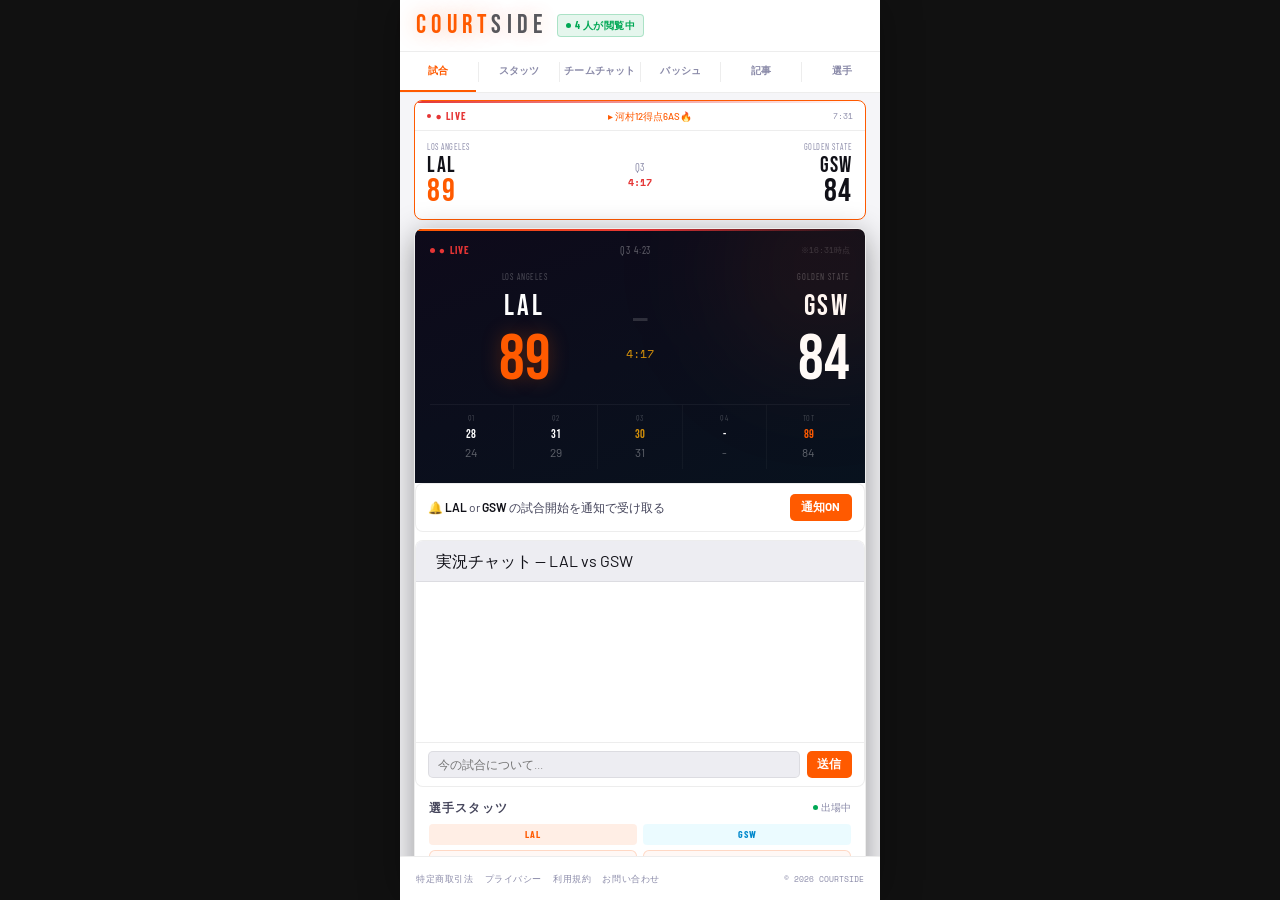
==== commit 76e1a0e3: "fix nav dividers between all tabs" ====
--- a/index.html
+++ b/index.html
@@ -53,12 +53,12 @@
 <nav class="second-nav">
   <button class="sn on" id="sn-schedule" onclick="goPage('schedule',this)">試合</button>
   <div class="sn-divider"></div>
-  <!-- <button class="sn" id="sn-news"     onclick="goPage('news',this)">速報</button> -->
-  <div class="sn-divider"></div>
   <button class="sn" id="sn-stats"    onclick="goPage('stats',this)">スタッツ</button>
   <div class="sn-divider"></div>
   <button class="sn" id="sn-teams"    onclick="goPage('teams',this)">チームチャット</button>
+  <div class="sn-divider"></div>
   <button class="sn" id="sn-sneakers" onclick="goPage('sneakers',this)">バッシュ</button>
+  <div class="sn-divider"></div>
   <button class="sn" id="sn-articles" onclick="goPage('articles',this)">記事</button>
   <div class="sn-divider"></div>
   <button class="sn" id="sn-players"  onclick="goPage('players',this)">選手</button>
--- a/css/layout.css
+++ b/css/layout.css
@@ -90,9 +90,9 @@
   align-items: center;
   justify-content: center;
   font-family: 'Barlow Condensed', sans-serif;
-  font-size: .7rem;
+  font-size: .62rem;
   font-weight: 700;
-  letter-spacing: .02em;
+  letter-spacing: .01em;
   text-transform: uppercase;
   color: var(--tx3);
   border: none;
@@ -109,9 +109,11 @@
 
 .sn-divider {
   width: 1px;
+  height: 20px;
   background: var(--bd);
   flex-shrink: 0;
-  margin: .6rem 0;
+  margin: auto .1rem;
+  align-self: center;
 }
 
 /* ===== メインスクロール ===== */
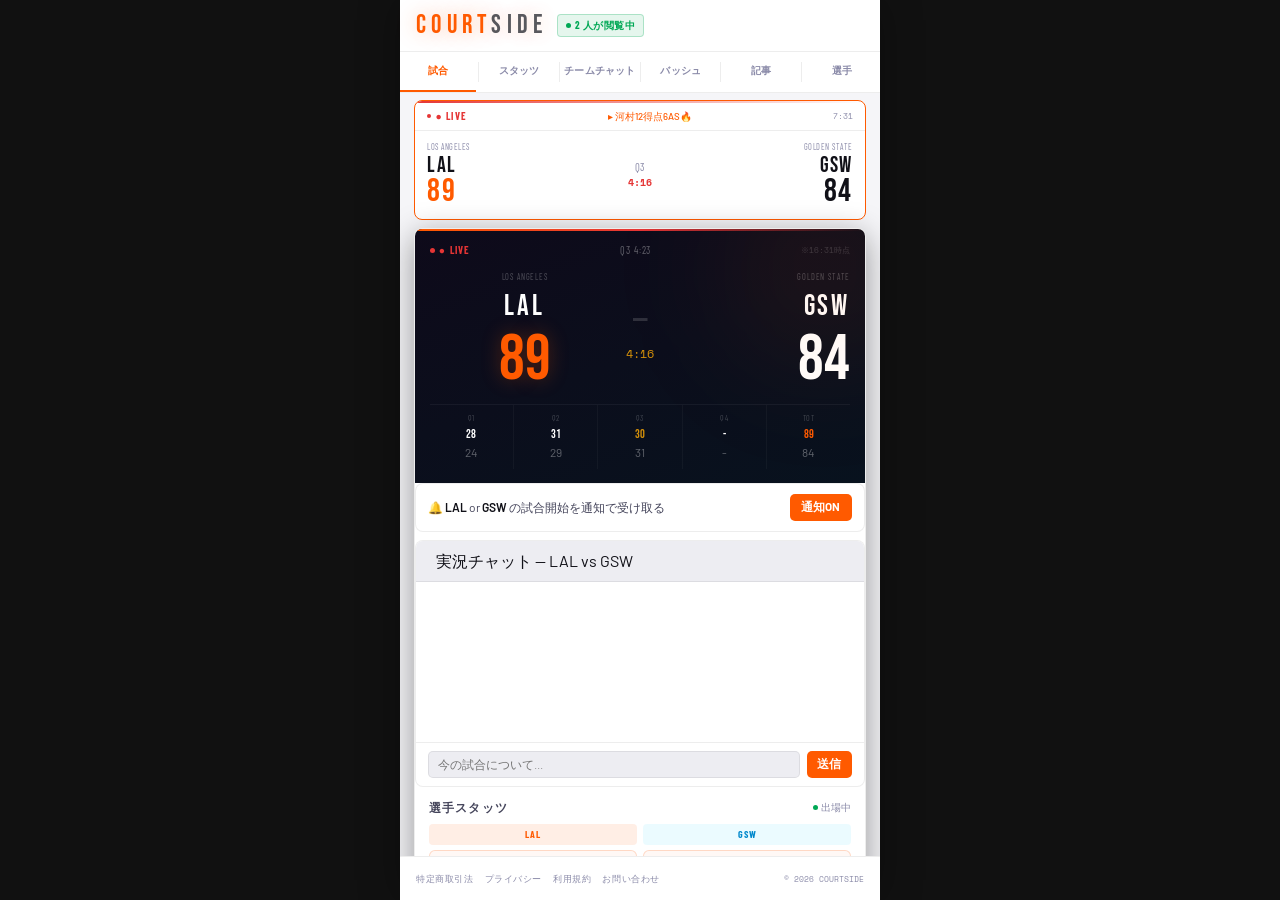
==== commit 6190a408: "add product link card to articles and sneakers" ====
--- a/index.html
+++ b/index.html
@@ -269,6 +269,9 @@
       <div style="margin-bottom:.6rem;"><input id="snkImg" type="text" placeholder="画像URL" style="width:100%;padding:.5rem;border-radius:8px;border:1px solid var(--bd);background:var(--bg3);color:var(--tx);font-size:.8rem;box-sizing:border-box;"></div>
       <div style="margin-bottom:.6rem;"><input id="snkPrice" type="text" placeholder="価格（例：¥22,000）" style="width:100%;padding:.5rem;border-radius:8px;border:1px solid var(--bd);background:var(--bg3);color:var(--tx);font-size:.8rem;box-sizing:border-box;"></div>
       <div style="margin-bottom:.6rem;"><input id="snkUrl" type="text" placeholder="購入リンクURL" style="width:100%;padding:.5rem;border-radius:8px;border:1px solid var(--bd);background:var(--bg3);color:var(--tx);font-size:.8rem;box-sizing:border-box;"></div>
+      <div style="margin-bottom:.4rem;display:flex;gap:.4rem;">
+        <button type="button" onclick="insertProductLink('snkDesc')" style="background:var(--bg3);border:1px solid var(--bd);color:var(--tx);padding:.3rem .7rem;border-radius:8px;font-size:.72rem;cursor:pointer;">🛒 商品リンク追加</button>
+      </div>
       <div style="margin-bottom:.6rem;"><textarea id="snkDesc" placeholder="説明・コメント" rows="4" style="width:100%;padding:.5rem;border-radius:8px;border:1px solid var(--bd);background:var(--bg3);color:var(--tx);font-size:.8rem;box-sizing:border-box;resize:vertical;"></textarea></div>
       <div style="margin-bottom:.6rem;"><input id="snkScore" type="number" min="1" max="100" placeholder="評価スコア（1〜100）" style="width:100%;padding:.5rem;border-radius:8px;border:1px solid var(--bd);background:var(--bg3);color:var(--tx);font-size:.8rem;box-sizing:border-box;"></div>
       <div style="margin-bottom:.8rem;display:flex;align-items:center;gap:.5rem;"><input type="checkbox" id="snkIsNew"><label for="snkIsNew" style="font-size:.8rem;color:var(--tx);">新作フラグを付ける</label></div>
@@ -383,6 +386,9 @@
           <button onclick="insertToBody('tiktok')" style="background:var(--bg3);border:1px solid var(--bd);color:var(--tx);padding:.3rem .6rem;border-radius:6px;font-size:.7rem;cursor:pointer;">🎵 TikTok</button>
           <button onclick="insertToBody('instagram')" style="background:var(--bg3);border:1px solid var(--bd);color:var(--tx);padding:.3rem .6rem;border-radius:6px;font-size:.7rem;cursor:pointer;">📸 Insta</button>
           <button onclick="insertToBody('twitter')" style="background:var(--bg3);border:1px solid var(--bd);color:var(--tx);padding:.3rem .6rem;border-radius:6px;font-size:.7rem;cursor:pointer;">🐦 X</button>
+        </div>
+        <div style="margin-bottom:.4rem;display:flex;gap:.4rem;">
+          <button type="button" onclick="insertProductLink('adminBody')" style="background:var(--bg3);border:1px solid var(--bd);color:var(--tx);padding:.3rem .7rem;border-radius:8px;font-size:.72rem;cursor:pointer;">🛒 商品リンク追加</button>
         </div>
         <textarea id="adminBody" placeholder="本文を入力...URLを直接貼り付けもOK" rows="12" style="width:100%;padding:.5rem;border-radius:8px;border:1px solid var(--bd);background:var(--bg3);color:var(--tx);font-size:.8rem;box-sizing:border-box;resize:vertical;" oninput="updatePreview()"></textarea>
       </div>
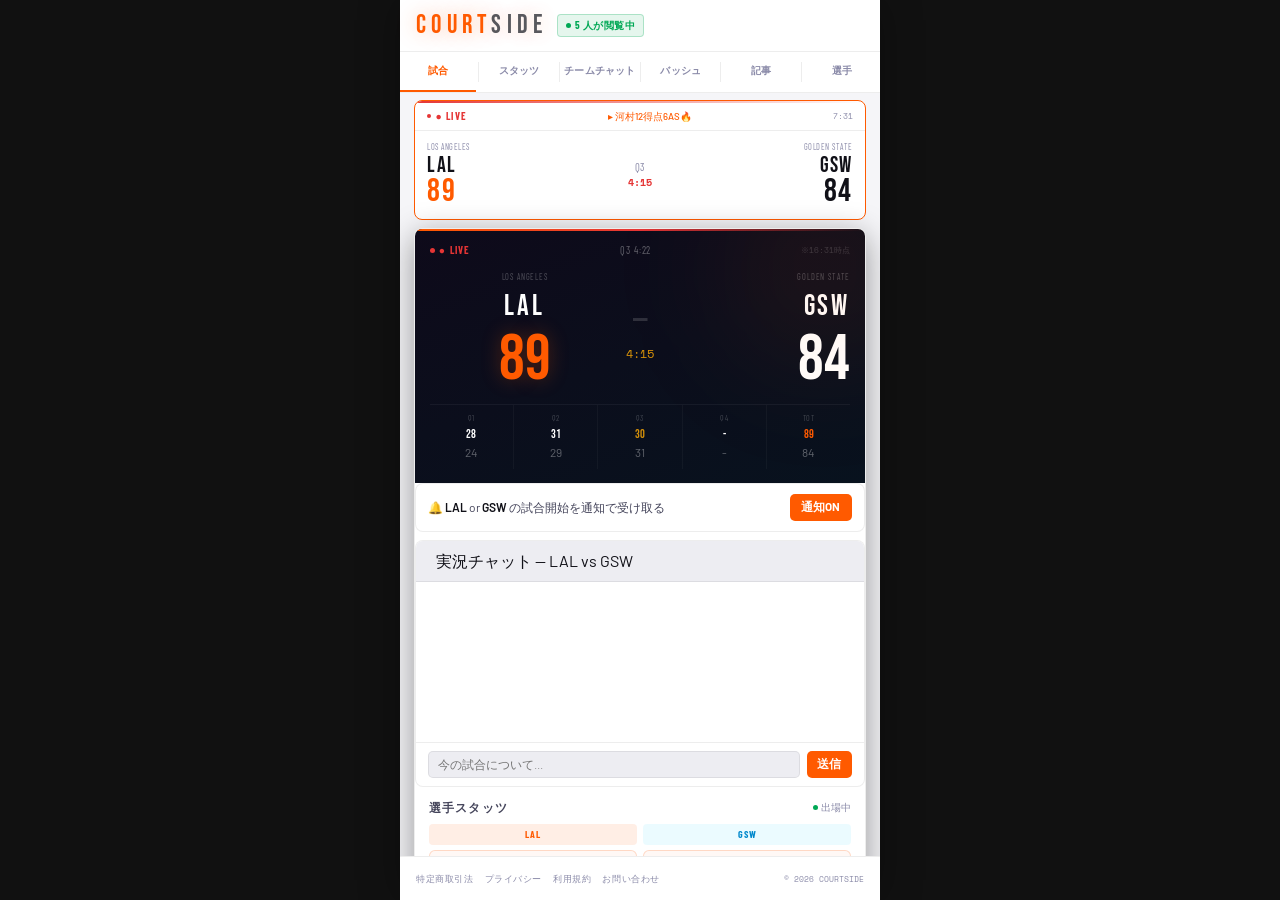
==== commit d0e4a185: "add top banner ad slot" ====
--- a/index.html
+++ b/index.html
@@ -50,6 +50,7 @@
 </nav>
 
 
+<div id="topBanner" style="display:none;padding:.4rem .8rem;background:var(--bg);border-bottom:1px solid var(--bd);"></div>
 <nav class="second-nav">
   <button class="sn on" id="sn-schedule" onclick="goPage('schedule',this)">試合</button>
   <div class="sn-divider"></div>
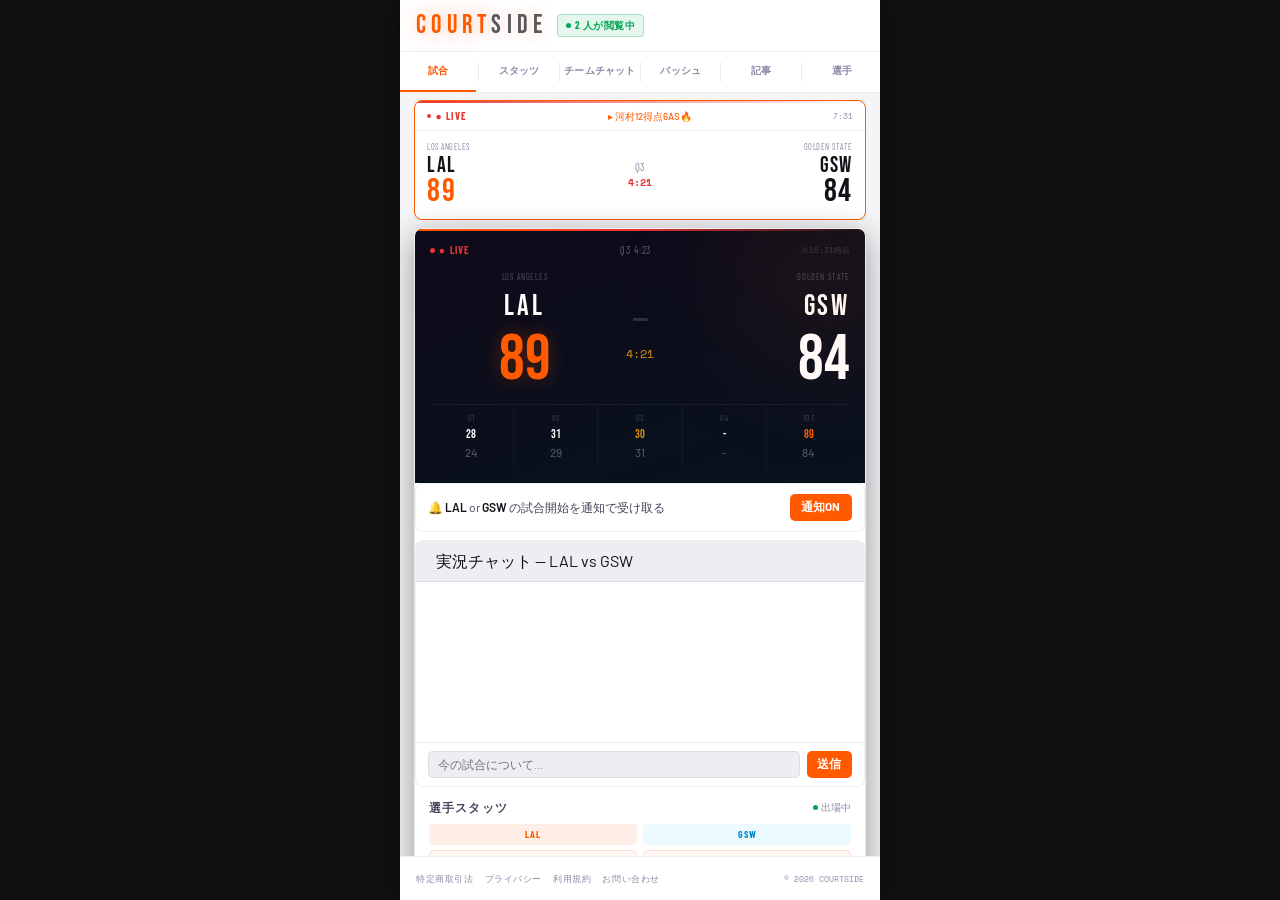
==== commit efaa841f: "add draft save feature for articles" ====
--- a/index.html
+++ b/index.html
@@ -305,7 +305,7 @@
   <div id="adminSelectModal" style="display:none;position:fixed;top:0;left:0;right:0;bottom:0;z-index:600;background:rgba(0,0,0,.6);display:none;align-items:center;justify-content:center;">
     <div style="background:var(--bg);border-radius:14px;padding:1.5rem;width:80%;max-width:300px;margin:auto;margin-top:30%;">
       <div style="font-size:.9rem;font-weight:700;color:var(--tx);margin-bottom:1rem;text-align:center;">管理メニュー</div>
-      <button onclick="document.getElementById('adminSelectModal').style.display='none';document.getElementById('adminModal').style.display='block';loadAdminArticles();" style="width:100%;padding:.8rem;background:var(--or);border:none;color:#fff;border-radius:10px;font-size:.85rem;font-weight:700;cursor:pointer;margin-bottom:.6rem;">📝 記事管理</button>
+      <button onclick="document.getElementById('adminSelectModal').style.display='none';document.getElementById('adminModal').style.display='block';loadAdminArticles();loadDrafts();" style="width:100%;padding:.8rem;background:var(--or);border:none;color:#fff;border-radius:10px;font-size:.85rem;font-weight:700;cursor:pointer;margin-bottom:.6rem;">📝 記事管理</button>
       <button onclick="document.getElementById('adminSelectModal').style.display='none';openAdManager(true);" style="width:100%;padding:.8rem;background:var(--bg3);border:1px solid var(--bd);color:var(--tx);border-radius:10px;font-size:.85rem;font-weight:700;cursor:pointer;margin-bottom:.6rem;">📢 広告管理</button>
       <button onclick="document.getElementById('adminSelectModal').style.display='none';openSnkModal();loadAdminSneakers();" style="width:100%;padding:.8rem;background:var(--bg3);border:1px solid var(--bd);color:var(--tx);border-radius:10px;font-size:.85rem;font-weight:700;cursor:pointer;margin-bottom:.6rem;">👟 バッシュ投稿</button>
       <button onclick="document.getElementById('adminSelectModal').style.display='none';openUserModal();" style="width:100%;padding:.8rem;background:var(--bg3);border:1px solid var(--bd);color:var(--tx);border-radius:10px;font-size:.85rem;font-weight:700;cursor:pointer;margin-bottom:.6rem;">👥 ユーザー管理</button>
@@ -397,7 +397,14 @@
         <div style="font-size:.7rem;color:var(--tx3);margin-bottom:.3rem;">プレビュー</div>
         <div id="adminPreview" style="background:var(--card);border:1px solid var(--bd);border-radius:8px;padding:.8rem;min-height:60px;font-size:.78rem;color:var(--tx2);line-height:1.8;"></div>
       </div>
-      <button id="adminSubmitBtn" onclick="submitArticle()" style="width:100%;padding:.7rem;background:var(--or);border:none;color:#fff;border-radius:10px;font-size:.85rem;font-weight:700;cursor:pointer;">投稿する</button>
+      <div style="display:grid;grid-template-columns:1fr 1fr;gap:.5rem;margin-bottom:.5rem;">
+        <button onclick="saveDraft()" style="padding:.7rem;background:var(--bg3);border:1px solid var(--bd);color:var(--tx);border-radius:10px;font-size:.85rem;font-weight:700;cursor:pointer;">📝 下書き保存</button>
+        <button id="adminSubmitBtn" onclick="submitArticle()" style="padding:.7rem;background:var(--or);border:none;color:#fff;border-radius:10px;font-size:.85rem;font-weight:700;cursor:pointer;">投稿する</button>
+      </div>
+      <div style="margin-top:.5rem;">
+        <div style="font-size:.75rem;font-weight:700;color:var(--tx2);margin-bottom:.5rem;">下書き一覧</div>
+        <div id="draftList" style="max-height:200px;overflow-y:auto;"></div>
+      </div>
     </div>
   </div>
 
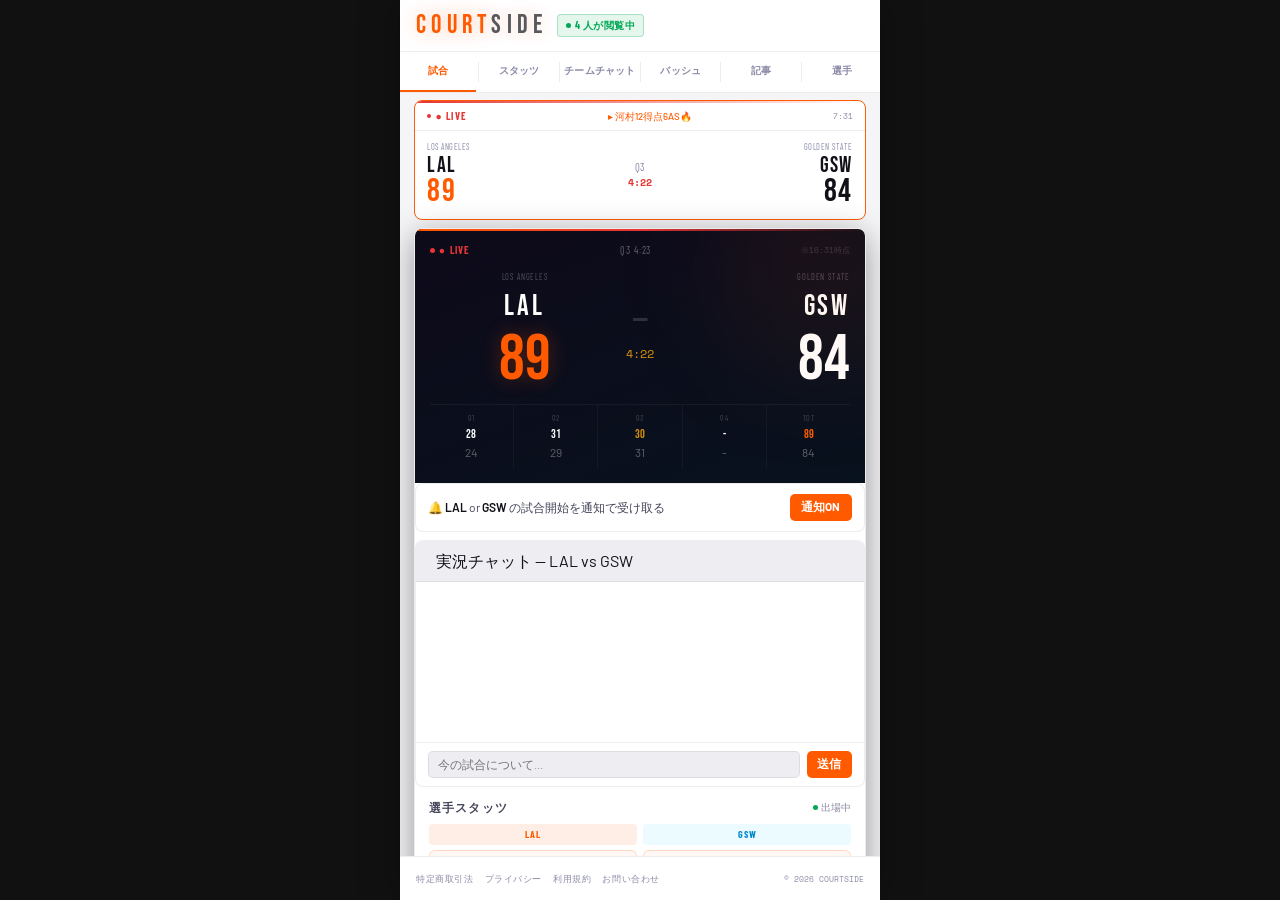
==== commit 5fd49d7d: "fix OGP URL and add sitemap" ====
--- a/index.html
+++ b/index.html
@@ -8,16 +8,16 @@
 <meta name="keywords" content="NBA,NBA日本語,NBAまとめ,NBAハイライト,NBA速報,河村勇輝,八村塁,NBAプレーオフ,NBA順位表,NBAスタッツ">
 <meta name="author" content="COURTSIDE">
 <meta property="og:title" content="COURTSIDE - NBA日本語情報サイト">
-<meta property="og:image" content="https://yasukou1202.github.io/mentality/assets/ogp.svg">
+<meta property="og:image" content="https://courtside-jp.github.io/mentality/assets/ogp.svg">
 <meta property="og:image:width" content="1200">
 <meta property="og:image:height" content="630">
 <meta name="twitter:card" content="summary_large_image">
-<meta name="twitter:image" content="https://yasukou1202.github.io/mentality/assets/ogp.svg">
+<meta name="twitter:image" content="https://courtside-jp.github.io/mentality/assets/ogp.svg">
 <meta name="twitter:title" content="COURTSIDE - NBA日本語情報サイト">
 <meta name="twitter:description" content="NBA試合情報・スタッツ・選手情報を日本語で。河村勇輝・八村塁の最新情報も。">
 <meta property="og:description" content="NBAの試合速報・ハイライト動画・海外反応を日本語でリアルタイム配信。河村勇輝・八村塁の最新情報も。">
 <meta property="og:type" content="website">
-<meta property="og:url" content="https://reliable-kitsune-62166e.netlify.app">
+<meta property="og:url" content="https://courtside-jp.github.io/mentality/">
 <meta property="og:site_name" content="COURTSIDE">
 <meta name="twitter:card" content="summary_large_image">
 <meta name="twitter:title" content="NBA日本語まとめ・速報・ハイライト">
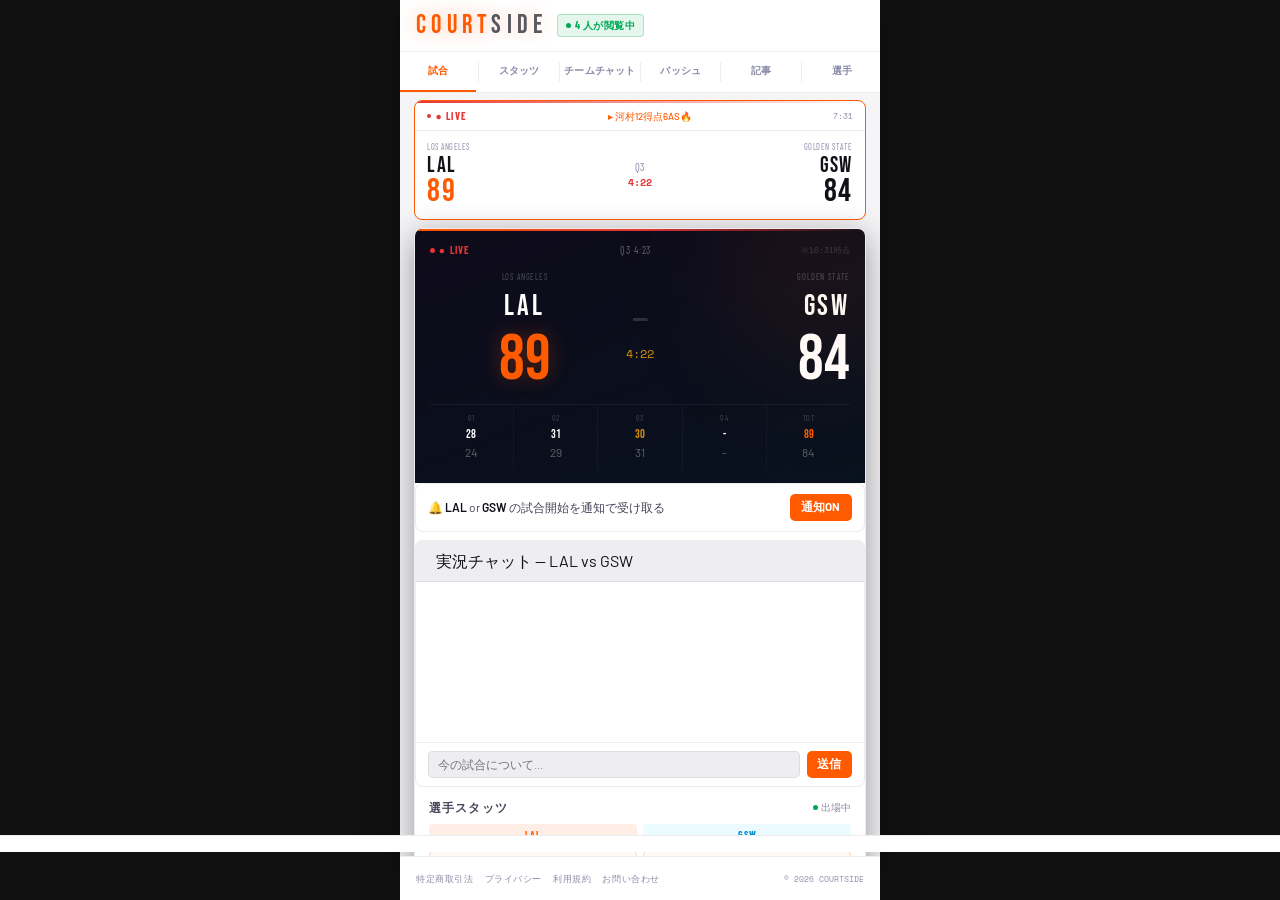
==== commit d25ecbab: "sns" ====
--- a/index.html
+++ b/index.html
@@ -307,9 +307,21 @@
       <div style="font-size:.9rem;font-weight:700;color:var(--tx);margin-bottom:1rem;text-align:center;">管理メニュー</div>
       <button onclick="document.getElementById('adminSelectModal').style.display='none';document.getElementById('adminModal').style.display='block';loadAdminArticles();loadDrafts();" style="width:100%;padding:.8rem;background:var(--or);border:none;color:#fff;border-radius:10px;font-size:.85rem;font-weight:700;cursor:pointer;margin-bottom:.6rem;">📝 記事管理</button>
       <button onclick="document.getElementById('adminSelectModal').style.display='none';openAdManager(true);" style="width:100%;padding:.8rem;background:var(--bg3);border:1px solid var(--bd);color:var(--tx);border-radius:10px;font-size:.85rem;font-weight:700;cursor:pointer;margin-bottom:.6rem;">📢 広告管理</button>
+      <button onclick="document.getElementById('adminSelectModal').style.display='none';openSnsManager();" style="width:100%;padding:.8rem;background:var(--bg3);border:1px solid var(--bd);color:var(--tx);border-radius:10px;font-size:.85rem;font-weight:700;cursor:pointer;margin-bottom:.6rem;">📱 SNS管理</button>
       <button onclick="document.getElementById('adminSelectModal').style.display='none';openSnkModal();loadAdminSneakers();" style="width:100%;padding:.8rem;background:var(--bg3);border:1px solid var(--bd);color:var(--tx);border-radius:10px;font-size:.85rem;font-weight:700;cursor:pointer;margin-bottom:.6rem;">👟 バッシュ投稿</button>
       <button onclick="document.getElementById('adminSelectModal').style.display='none';openUserModal();" style="width:100%;padding:.8rem;background:var(--bg3);border:1px solid var(--bd);color:var(--tx);border-radius:10px;font-size:.85rem;font-weight:700;cursor:pointer;margin-bottom:.6rem;">👥 ユーザー管理</button>
       <button onclick="document.getElementById('adminSelectModal').style.display='none';" style="width:100%;padding:.6rem;background:none;border:none;color:var(--tx3);font-size:.8rem;cursor:pointer;">キャンセル</button>
+    </div>
+  </div>
+
+  <!-- SNS管理モーダル -->
+  <div id="snsManagerModal" style="display:none;position:fixed;top:0;left:0;right:0;bottom:0;z-index:500;background:var(--bg);overflow-y:auto;">
+    <div style="padding:1rem;max-width:480px;margin:0 auto;">
+      <div style="display:flex;align-items:center;gap:.8rem;margin-bottom:1rem;">
+        <button onclick="closeSnsManager();document.getElementById('adminSelectModal').style.display='block';" style="background:var(--bg3);border:none;color:var(--tx);padding:.3rem .7rem;border-radius:8px;font-size:.75rem;cursor:pointer;">← 戻る</button>
+        <span style="font-size:.85rem;font-weight:700;color:var(--tx);">SNS管理</span>
+      </div>
+      <div id="snsManagerList"></div>
     </div>
   </div>
 
@@ -411,6 +423,8 @@
 </div>
 
 
+<div id="snsBar" style="display:none;position:fixed;bottom:48px;left:0;right:0;z-index:90;background:var(--bg2);border-top:1px solid var(--bd);padding:.5rem 1rem;display:flex;justify-content:center;gap:1.5rem;">
+</div>
 <footer class="footer">
   <div class="foot-links">
     <span class="foot-link" onclick="openLegal('tokusho')">特定商取引法</span>
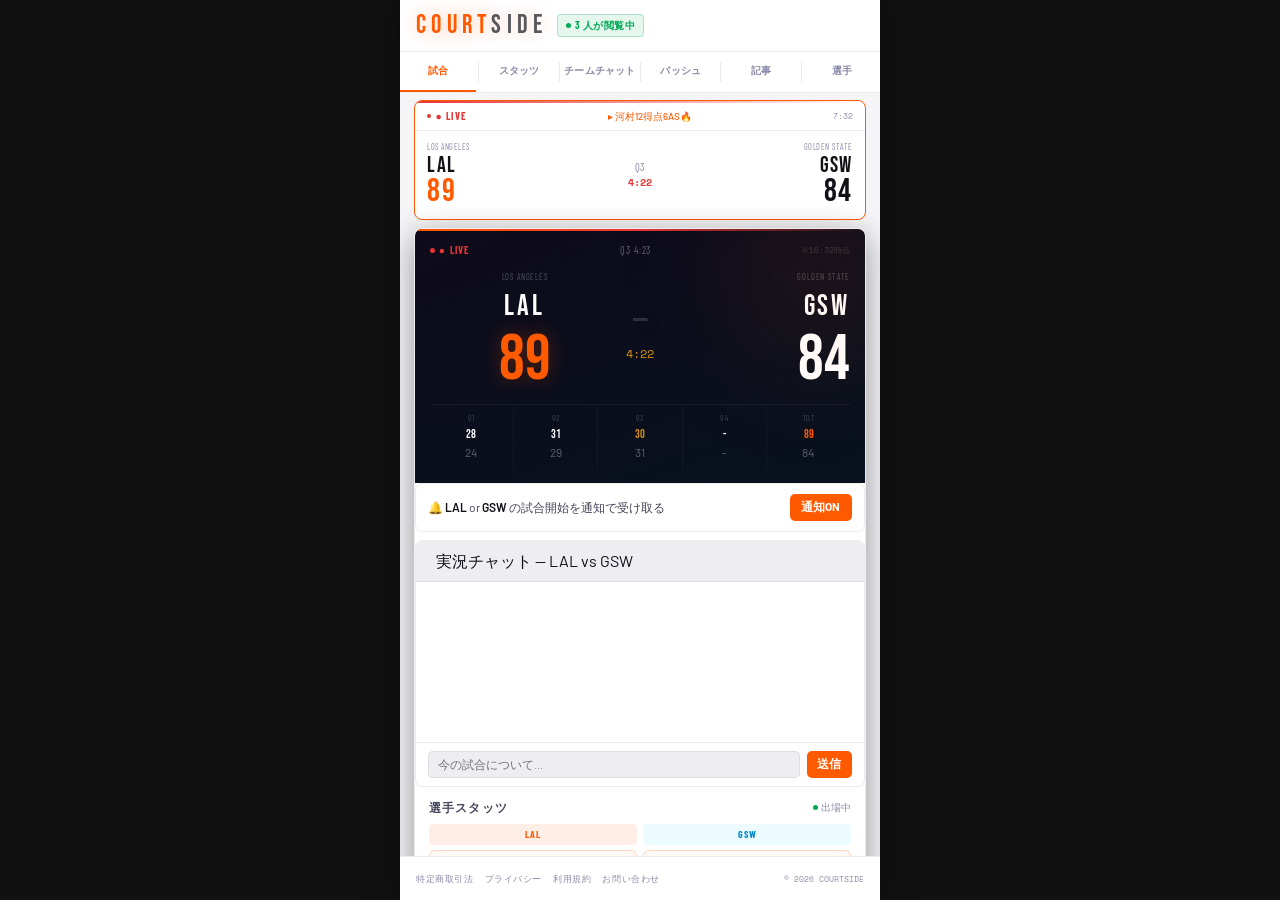
==== commit b07bb29d: "fix snsbar display" ====
--- a/index.html
+++ b/index.html
@@ -423,7 +423,7 @@
 </div>
 
 
-<div id="snsBar" style="display:none;position:fixed;bottom:48px;left:0;right:0;z-index:90;background:var(--bg2);border-top:1px solid var(--bd);padding:.5rem 1rem;display:flex;justify-content:center;gap:1.5rem;">
+<div id="snsBar" style="display:none;position:fixed;bottom:48px;left:0;right:0;z-index:90;background:var(--bg2);border-top:1px solid var(--bd);padding:.5rem 1rem;justify-content:center;gap:1.5rem;">
 </div>
 <footer class="footer">
   <div class="foot-links">
